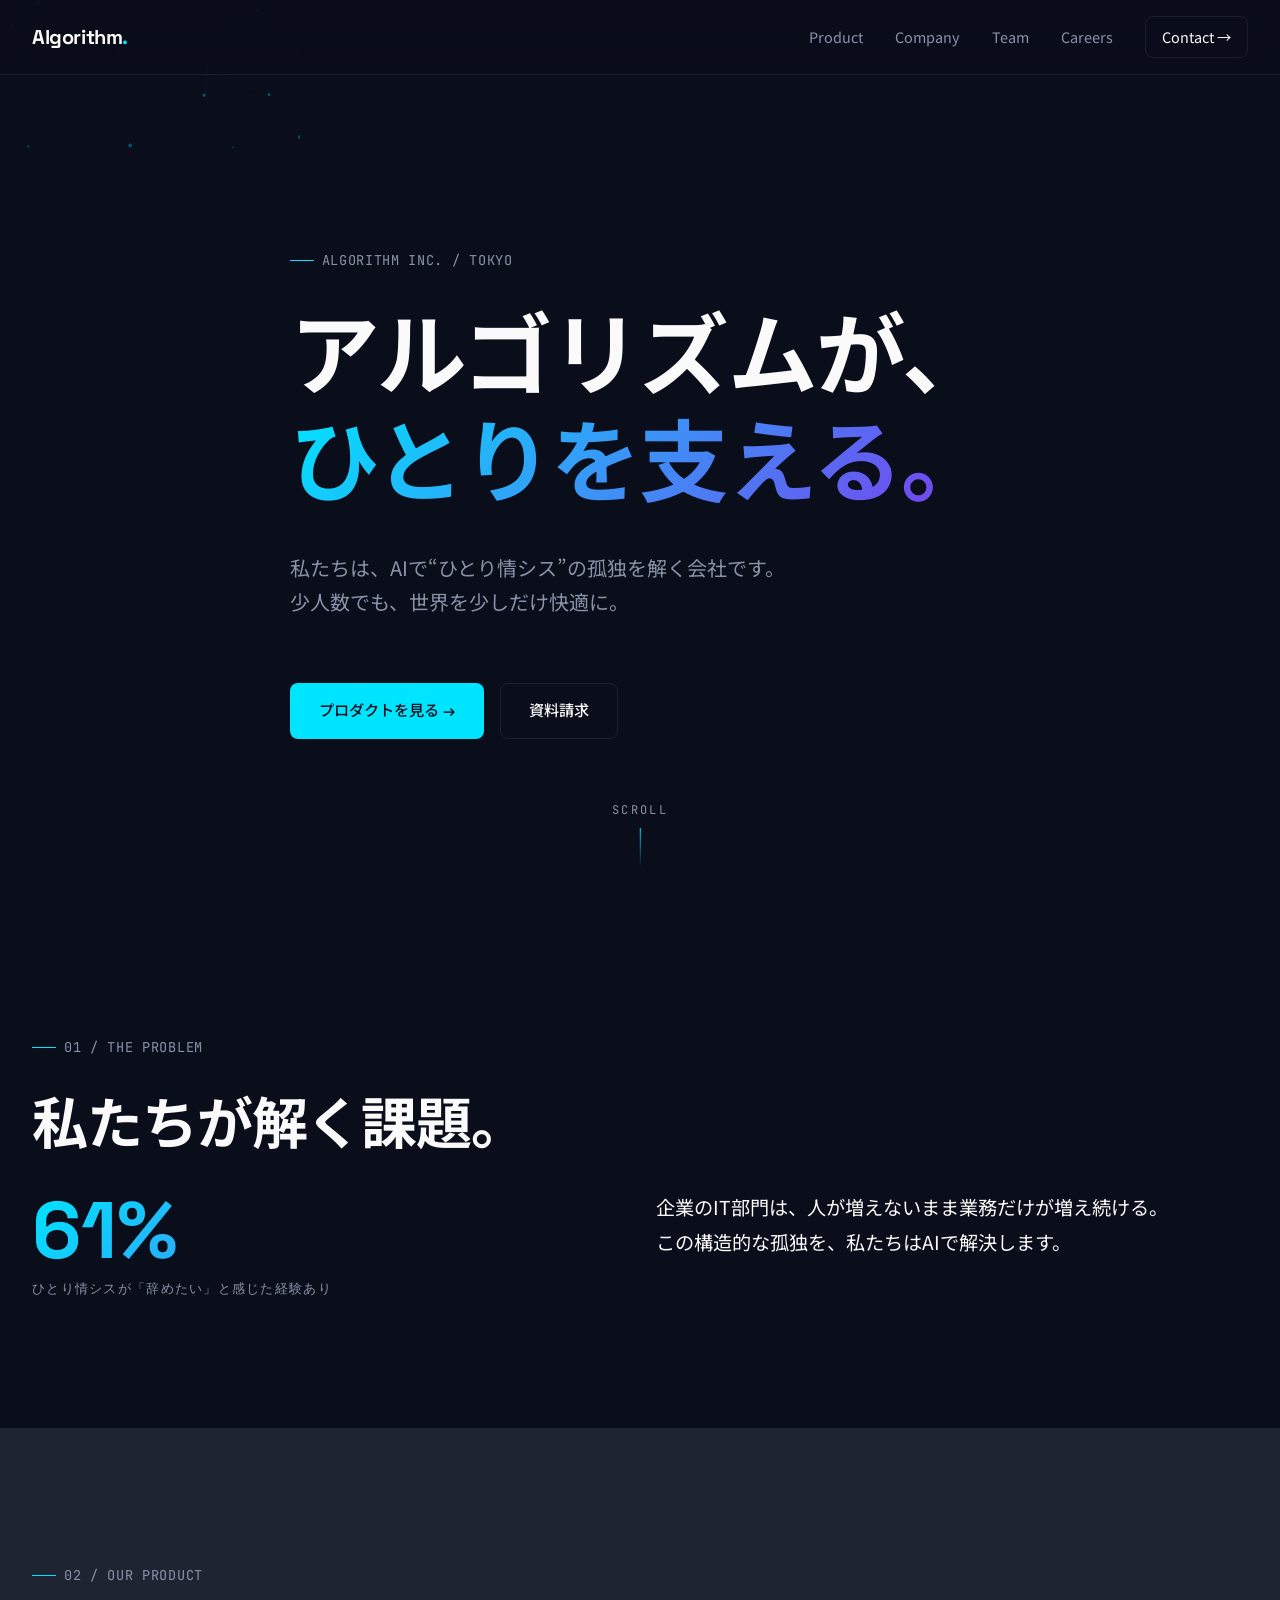
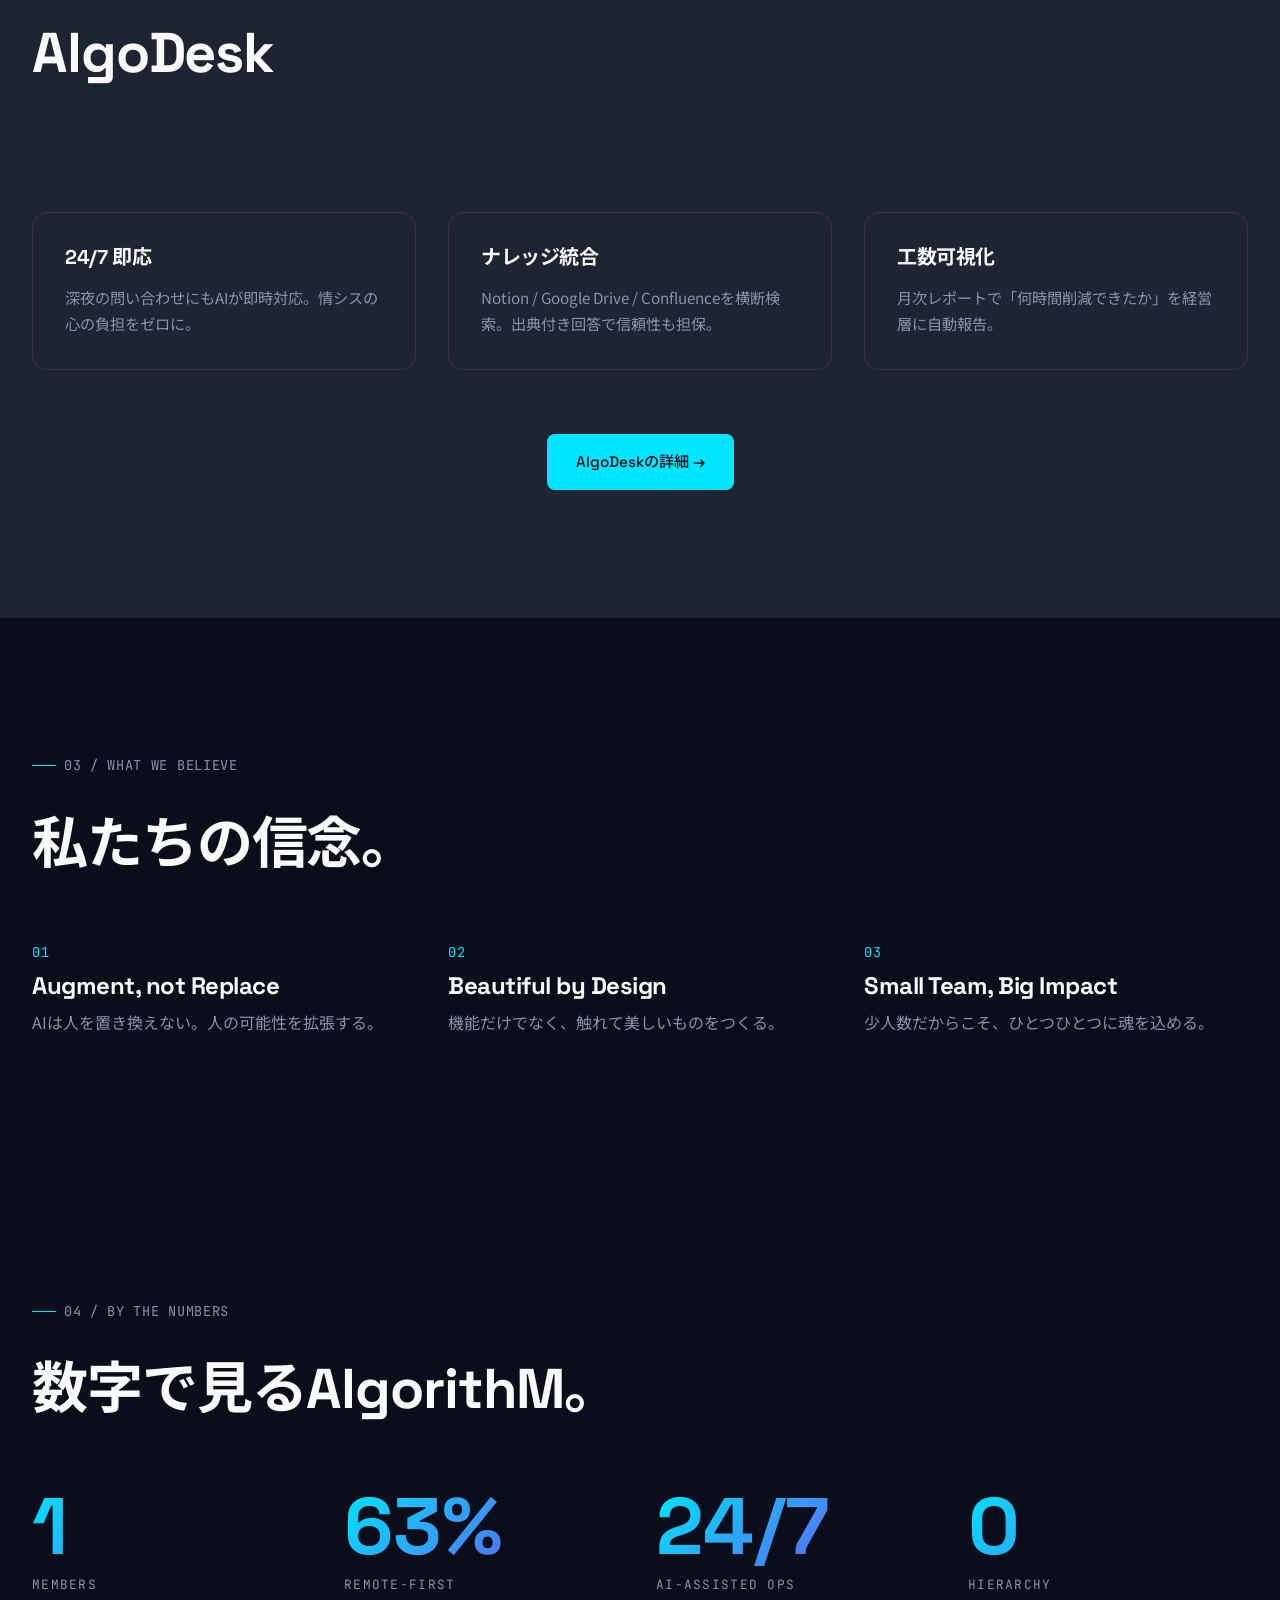
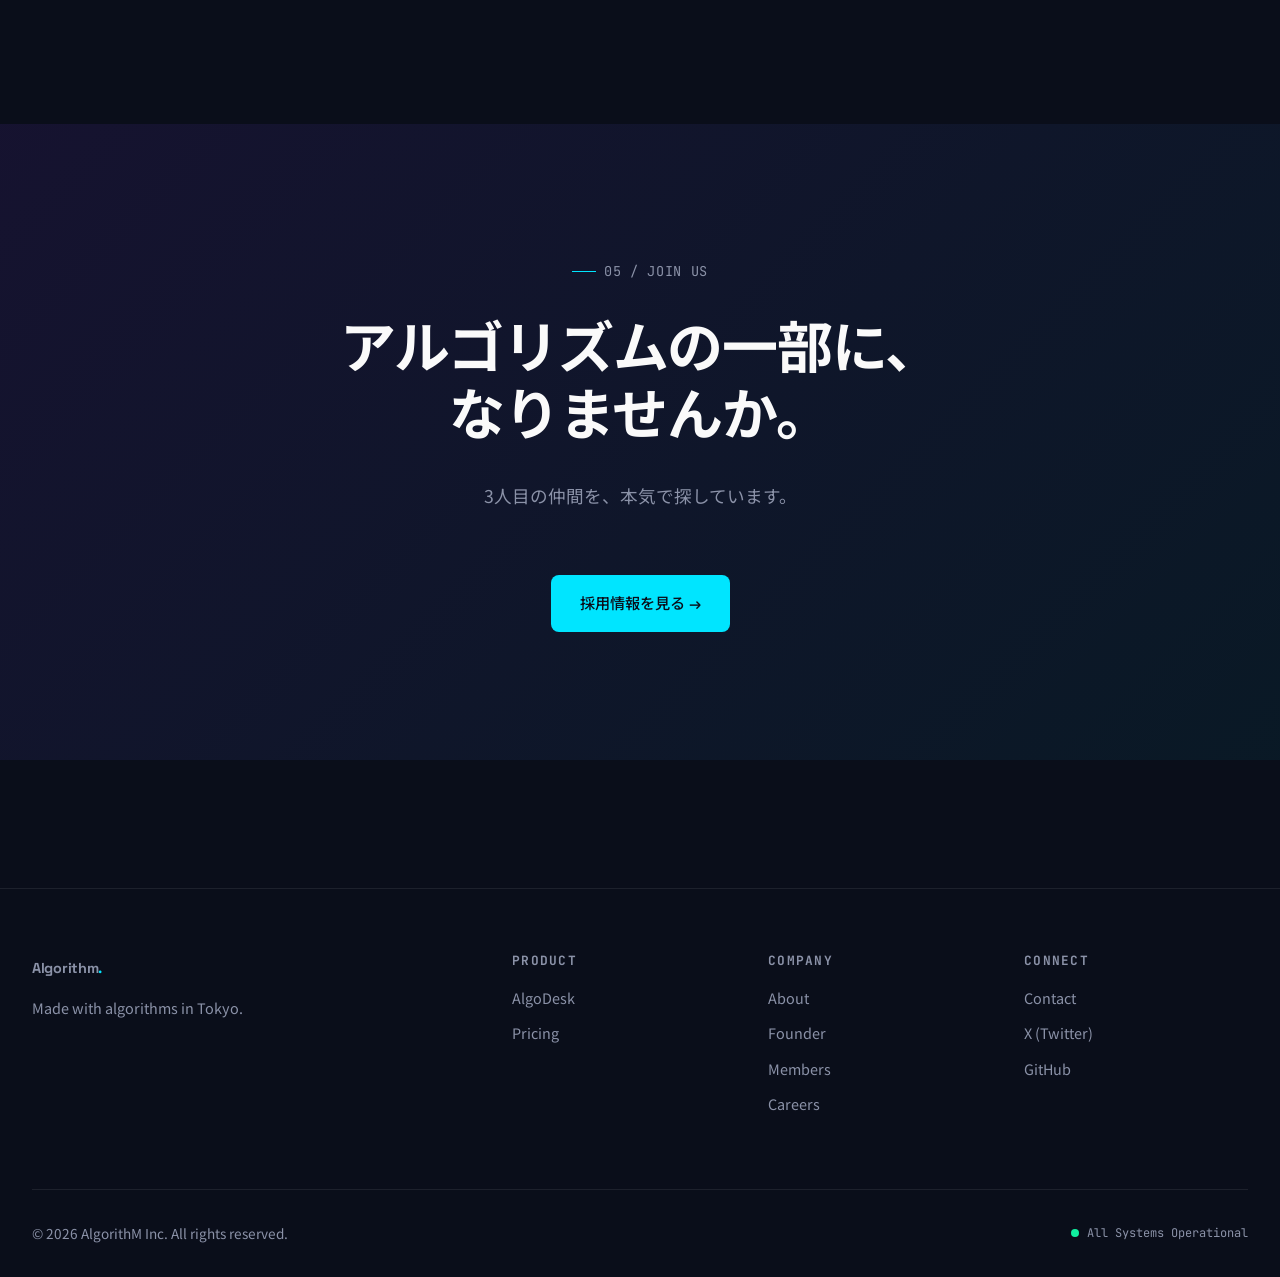
==== index.html @ f4e3fb7e "Create index.html" ====
<!-- File: index.html -->
<!DOCTYPE html>
<html lang="ja">
<head>
  <meta charset="UTF-8">
  <meta name="viewport" content="width=device-width, initial-scale=1.0">
  <title>株式会社AlgorithM — アルゴリズムが、ひとりを支える。</title>
  <meta name="description" content="AIで“ひとり情シス”の孤独を解く。株式会社AlgorithMはAI駆動のSaaSプロダクトAlgoDeskを提供します。">
  <link rel="preconnect" href="https://fonts.googleapis.com">
  <link rel="preconnect" href="https://fonts.gstatic.com" crossorigin>
  <link href="https://fonts.googleapis.com/css2?family=Space+Grotesk:wght@400;500;700&family=Noto+Sans+JP:wght@400;500;700;900&family=JetBrains+Mono:wght@400;500&display=swap" rel="stylesheet">
  <link rel="stylesheet" href="assets/css/style.css">
</head>
<body>
  <header class="header">
    <div class="container header__inner">
      <a href="index.html" class="logo">Algorithm<span>.</span></a>
      <nav class="nav">
        <a href="algodesk.html">Product</a>
        <a href="company.html">Company</a>
        <a href="members.html">Team</a>
        <a href="careers.html">Careers</a>
        <a href="contact.html" class="nav__cta">Contact →</a>
      </nav>
      <button class="menu-toggle" aria-label="Menu">☰</button>
    </div>
  </header>

  <main>
    <section class="hero">
      <canvas class="hero__canvas"></canvas>
      <div class="container hero__content">
        <p class="text-mono section-label">Algorithm Inc. / Tokyo</p>
        <h1 class="hero__title">
          アルゴリズムが、<br>
          <span class="text-gradient">ひとりを支える。</span>
        </h1>
        <p class="hero__subtitle">
          私たちは、AIで“ひとり情シス”の孤独を解く会社です。<br>
          少人数でも、世界を少しだけ快適に。
        </p>
        <div class="hero__cta">
          <a href="algodesk.html" class="btn btn--primary">プロダクトを見る →</a>
          <a href="contact.html" class="btn btn--ghost">資料請求</a>
        </div>
      </div>
      <div class="scroll-hint">SCROLL</div>
    </section>

    <section class="section">
      <div class="container">
        <p class="text-mono section-label">01 / The Problem</p>
        <h2 class="section__heading fade-in">私たちが解く課題。</h2>
        <div class="grid grid--2 fade-in">
          <div>
            <div class="stat__number"><span data-target="73" data-suffix="%">0%</span></div>
            <p class="stat__label">ひとり情シスが「辞めたい」と感じた経験あり</p>
          </div>
          <div>
            <p style="font-size: 1.2rem; line-height: 1.8;">
              企業のIT部門は、人が増えないまま業務だけが増え続ける。<br>
              この構造的な孤独を、私たちはAIで解決します。
            </p>
          </div>
        </div>
      </div>
    </section>

    <section class="section" style="background: var(--color-bg-alt);">
      <div class="container">
        <p class="text-mono section-label">02 / Our Product</p>
        <h2 class="section__heading fade-in">AlgoDesk</h2>
        <p class="section__lead fade-in">
          Slack/Teamsに常駐し、社員からの問い合わせに3秒で回答するAIヘルプデスク。
        </p>
        <div class="grid grid--3 fade-in">
          <div class="card">
            <h3 class="card__title">24/7 即応</h3>
            <p class="card__text">深夜の問い合わせにもAIが即時対応。情シスの心の負担をゼロに。</p>
          </div>
          <div class="card">
            <h3 class="card__title">ナレッジ統合</h3>
            <p class="card__text">Notion / Google Drive / Confluenceを横断検索。出典付き回答で信頼性も担保。</p>
          </div>
          <div class="card">
            <h3 class="card__title">工数可視化</h3>
            <p class="card__text">月次レポートで「何時間削減できたか」を経営層に自動報告。</p>
          </div>
        </div>
        <div style="margin-top: var(--space-lg); text-align: center;">
          <a href="algodesk.html" class="btn btn--primary">AlgoDeskの詳細 →</a>
        </div>
      </div>
    </section>

    <section class="section">
      <div class="container">
        <p class="text-mono section-label">03 / What We Believe</p>
        <h2 class="section__heading fade-in">私たちの信念。</h2>
        <div class="grid grid--3 fade-in" style="margin-top: var(--space-lg);">
          <div>
            <p class="text-mono" style="color: var(--color-accent-cyan);">01</p>
            <h3 style="font-size: 1.5rem; margin: var(--space-xs) 0;">Augment, not Replace</h3>
            <p style="color: var(--color-text-dim);">AIは人を置き換えない。人の可能性を拡張する。</p>
          </div>
          <div>
            <p class="text-mono" style="color: var(--color-accent-cyan);">02</p>
            <h3 style="font-size: 1.5rem; margin: var(--space-xs) 0;">Beautiful by Design</h3>
            <p style="color: var(--color-text-dim);">機能だけでなく、触れて美しいものをつくる。</p>
          </div>
          <div>
            <p class="text-mono" style="color: var(--color-accent-cyan);">03</p>
            <h3 style="font-size: 1.5rem; margin: var(--space-xs) 0;">Small Team, Big Impact</h3>
            <p style="color: var(--color-text-dim);">少人数だからこそ、ひとつひとつに魂を込める。</p>
          </div>
        </div>
      </div>
    </section>

    <section class="section">
      <div class="container">
        <p class="text-mono section-label">04 / By the Numbers</p>
        <h2 class="section__heading fade-in">数字で見るAlgorithM。</h2>
        <div class="grid grid--4 fade-in" style="margin-top: var(--space-lg);">
          <div>
            <div class="stat__number"><span data-target="3">0</span></div>
            <p class="stat__label">Members</p>
          </div>
          <div>
            <div class="stat__number"><span data-target="100" data-suffix="%">0%</span></div>
            <p class="stat__label">Remote-First</p>
          </div>
          <div>
            <div class="stat__number">24/7</div>
            <p class="stat__label">AI-Assisted Ops</p>
          </div>
          <div>
            <div class="stat__number"><span data-target="0">0</span></div>
            <p class="stat__label">Hierarchy</p>
          </div>
        </div>
      </div>
    </section>

    <section class="section" style="background: linear-gradient(135deg, rgba(124, 58, 237, 0.1), rgba(0, 229, 255, 0.05));">
      <div class="container" style="text-align: center;">
        <p class="text-mono section-label" style="justify-content: center;">05 / Join Us</p>
        <h2 class="section__heading fade-in">
          アルゴリズムの一部に、<br>なりませんか。
        </h2>
        <p class="section__lead fade-in" style="margin-left: auto; margin-right: auto;">
          3人目の仲間を、本気で探しています。
        </p>
        <a href="careers.html" class="btn btn--primary fade-in">採用情報を見る →</a>
      </div>
    </section>
  </main>

  <footer class="footer">
    <div class="container">
      <div class="footer__grid">
        <div class="footer__col">
          <a href="index.html" class="logo" style="margin-bottom: var(--space-sm); display: inline-block;">Algorithm<span>.</span></a>
          <p style="color: var(--color-text-dim); font-size: 0.9rem;">Made with algorithms in Tokyo.</p>
        </div>
        <div class="footer__col">
          <h4>Product</h4>
          <ul>
            <li><a href="algodesk.html">AlgoDesk</a></li>
            <li><a href="algodesk.html#pricing">Pricing</a></li>
          </ul>
        </div>
        <div class="footer__col">
          <h4>Company</h4>
          <ul>
            <li><a href="company.html">About</a></li>
            <li><a href="founder.html">Founder</a></li>
            <li><a href="members.html">Members</a></li>
            <li><a href="careers.html">Careers</a></li>
          </ul>
        </div>
        <div class="footer__col">
          <h4>Connect</h4>
          <ul>
            <li><a href="contact.html">Contact</a></li>
            <li><a href="#">X (Twitter)</a></li>
            <li><a href="#">GitHub</a></li>
          </ul>
        </div>
      </div>
      <div class="footer__bottom">
        <p>© 2026 AlgorithM Inc. All rights reserved.</p>
        <p class="status-indicator">All Systems Operational</p>
      </div>
    </div>
  </footer>

  <script src="assets/js/main.js"></script>
</body>
</html>
---- assets/css/style.css ----
/* File: assets/css/style.css */

/* ============================================
   Design Tokens
============================================ */
:root {
  --color-bg: #0A0E1A;
  --color-bg-alt: #1F2433;
  --color-text: #FAFAFA;
  --color-text-dim: #8B92A8;
  --color-accent-cyan: #00E5FF;
  --color-accent-violet: #7C3AED;
  --color-accent-green: #10F0A0;
  --color-border: rgba(255, 255, 255, 0.08);

  --font-display: "Space Grotesk", "Noto Sans JP", sans-serif;
  --font-body: "Noto Sans JP", -apple-system, sans-serif;
  --font-mono: "JetBrains Mono", "Geist Mono", monospace;

  --space-xs: 0.5rem;
  --space-sm: 1rem;
  --space-md: 2rem;
  --space-lg: 4rem;
  --space-xl: 8rem;

  --radius-sm: 8px;
  --radius-md: 16px;
  --radius-lg: 24px;

  --transition: cubic-bezier(0.16, 1, 0.3, 1);
}

/* ============================================
   Reset
============================================ */
*,
*::before,
*::after {
  margin: 0;
  padding: 0;
  box-sizing: border-box;
}

html {
  scroll-behavior: smooth;
  -webkit-font-smoothing: antialiased;
}

body {
  font-family: var(--font-body);
  background: var(--color-bg);
  color: var(--color-text);
  line-height: 1.7;
  overflow-x: hidden;
}

a {
  color: inherit;
  text-decoration: none;
  transition: color 0.3s var(--transition);
}

img {
  max-width: 100%;
  display: block;
}

/* ============================================
   Typography
============================================ */
h1, h2, h3, h4 {
  font-family: var(--font-display);
  font-weight: 700;
  line-height: 1.2;
  letter-spacing: -0.02em;
}

.text-mono {
  font-family: var(--font-mono);
  font-size: 0.85rem;
  letter-spacing: 0.05em;
  color: var(--color-text-dim);
  text-transform: uppercase;
}

.text-gradient {
  background: linear-gradient(135deg, var(--color-accent-cyan), var(--color-accent-violet));
  -webkit-background-clip: text;
  background-clip: text;
  -webkit-text-fill-color: transparent;
}

/* ============================================
   Layout
============================================ */
.container {
  max-width: 1280px;
  margin: 0 auto;
  padding: 0 var(--space-md);
}

.section {
  padding: var(--space-xl) 0;
  position: relative;
}

.section-label {
  display: inline-flex;
  align-items: center;
  gap: var(--space-xs);
  margin-bottom: var(--space-md);
}

.section-label::before {
  content: "";
  width: 24px;
  height: 1px;
  background: var(--color-accent-cyan);
}

/* ============================================
   Header
============================================ */
.header {
  position: fixed;
  top: 0;
  left: 0;
  right: 0;
  z-index: 100;
  padding: var(--space-sm) 0;
  background: rgba(10, 14, 26, 0.7);
  backdrop-filter: blur(20px);
  -webkit-backdrop-filter: blur(20px);
  border-bottom: 1px solid var(--color-border);
  transition: transform 0.4s var(--transition);
}

.header.is-hidden {
  transform: translateY(-100%);
}

.header__inner {
  display: flex;
  align-items: center;
  justify-content: space-between;
}

.logo {
  font-family: var(--font-display);
  font-size: 1.25rem;
  font-weight: 700;
  letter-spacing: -0.02em;
}

.logo span {
  color: var(--color-accent-cyan);
}

.nav {
  display: flex;
  align-items: center;
  gap: var(--space-md);
}

.nav a {
  font-size: 0.9rem;
  color: var(--color-text-dim);
  position: relative;
}

.nav a:hover {
  color: var(--color-text);
}

.nav a::after {
  content: "";
  position: absolute;
  bottom: -4px;
  left: 0;
  width: 0;
  height: 1px;
  background: var(--color-accent-cyan);
  transition: width 0.3s var(--transition);
}

.nav a:hover::after {
  width: 100%;
}

.nav__cta {
  padding: 0.5rem 1rem;
  border: 1px solid var(--color-border);
  border-radius: var(--radius-sm);
  color: var(--color-text) !important;
}

.nav__cta:hover {
  background: var(--color-accent-cyan);
  color: var(--color-bg) !important;
  border-color: var(--color-accent-cyan);
}

.menu-toggle {
  display: none;
  background: none;
  border: none;
  color: var(--color-text);
  font-size: 1.5rem;
  cursor: pointer;
}

/* ============================================
   Hero
============================================ */
.hero {
  min-height: 100vh;
  display: flex;
  align-items: center;
  position: relative;
  padding-top: 80px;
  overflow: hidden;
}

.hero__canvas {
  position: absolute;
  inset: 0;
  z-index: 0;
  opacity: 0.5;
}

.hero__content {
  position: relative;
  z-index: 2;
}

.hero__title {
  font-size: clamp(2.5rem, 7vw, 6rem);
  font-weight: 700;
  margin-bottom: var(--space-md);
}

.hero__subtitle {
  font-size: clamp(1rem, 2vw, 1.25rem);
  color: var(--color-text-dim);
  max-width: 600px;
  margin-bottom: var(--space-lg);
}

.hero__cta {
  display: flex;
  gap: var(--space-sm);
  flex-wrap: wrap;
}

.btn {
  display: inline-flex;
  align-items: center;
  gap: 0.5rem;
  padding: 0.9rem 1.75rem;
  font-family: var(--font-display);
  font-size: 0.95rem;
  font-weight: 500;
  border-radius: var(--radius-sm);
  cursor: pointer;
  transition: all 0.3s var(--transition);
  border: 1px solid transparent;
}

.btn--primary {
  background: var(--color-accent-cyan);
  color: var(--color-bg);
}

.btn--primary:hover {
  background: var(--color-text);
  transform: translateY(-2px);
  box-shadow: 0 10px 30px rgba(0, 229, 255, 0.3);
}

.btn--ghost {
  background: transparent;
  color: var(--color-text);
  border-color: var(--color-border);
}

.btn--ghost:hover {
  border-color: var(--color-accent-cyan);
  color: var(--color-accent-cyan);
}

.scroll-hint {
  position: absolute;
  bottom: var(--space-md);
  left: 50%;
  transform: translateX(-50%);
  font-family: var(--font-mono);
  font-size: 0.75rem;
  color: var(--color-text-dim);
  letter-spacing: 0.2em;
  z-index: 2;
}

.scroll-hint::after {
  content: "";
  display: block;
  width: 1px;
  height: 40px;
  background: linear-gradient(to bottom, var(--color-accent-cyan), transparent);
  margin: var(--space-xs) auto 0;
  animation: scroll-pulse 2s infinite;
}

@keyframes scroll-pulse {
  0%, 100% { opacity: 0.3; transform: scaleY(0.5); transform-origin: top; }
  50% { opacity: 1; transform: scaleY(1); }
}

/* ============================================
   Cards & Grid
============================================ */
.grid {
  display: grid;
  gap: var(--space-md);
}

.grid--3 { grid-template-columns: repeat(3, 1fr); }
.grid--2 { grid-template-columns: repeat(2, 1fr); }
.grid--4 { grid-template-columns: repeat(4, 1fr); }

.card {
  padding: var(--space-md);
  background: var(--color-bg-alt);
  border: 1px solid var(--color-border);
  border-radius: var(--radius-md);
  transition: all 0.4s var(--transition);
}

.card:hover {
  border-color: var(--color-accent-cyan);
  transform: translateY(-4px);
}

.card__title {
  font-size: 1.25rem;
  margin-bottom: var(--space-sm);
}

.card__text {
  color: var(--color-text-dim);
  font-size: 0.95rem;
}

/* ============================================
   Section Headings
============================================ */
.section__heading {
  font-size: clamp(2rem, 5vw, 3.5rem);
  margin-bottom: var(--space-md);
}

.section__lead {
  font-size: 1.1rem;
  color: var(--color-text-dim);
  max-width: 700px;
  margin-bottom: var(--space-lg);
}

/* ============================================
   Stats
============================================ */
.stat__number {
  font-family: var(--font-display);
  font-size: clamp(3rem, 8vw, 5rem);
  font-weight: 700;
  line-height: 1;
  background: linear-gradient(135deg, var(--color-accent-cyan), var(--color-accent-violet));
  -webkit-background-clip: text;
  background-clip: text;
  -webkit-text-fill-color: transparent;
}

.stat__label {
  font-family: var(--font-mono);
  font-size: 0.8rem;
  color: var(--color-text-dim);
  text-transform: uppercase;
  letter-spacing: 0.1em;
  margin-top: var(--space-xs);
}

/* ============================================
   Pricing Table
============================================ */
.pricing-grid {
  display: grid;
  grid-template-columns: repeat(3, 1fr);
  gap: var(--space-md);
  margin-top: var(--space-lg);
}

.pricing-card {
  padding: var(--space-md);
  background: var(--color-bg-alt);
  border: 1px solid var(--color-border);
  border-radius: var(--radius-md);
  position: relative;
}

.pricing-card--featured {
  border-color: var(--color-accent-cyan);
  background: linear-gradient(180deg, rgba(0, 229, 255, 0.05), transparent);
}

.pricing-card__badge {
  position: absolute;
  top: -12px;
  left: 50%;
  transform: translateX(-50%);
  padding: 4px 12px;
  background: var(--color-accent-cyan);
  color: var(--color-bg);
  font-family: var(--font-mono);
  font-size: 0.7rem;
  border-radius: 100px;
  text-transform: uppercase;
  letter-spacing: 0.1em;
}

.pricing-card__name {
  font-size: 1.5rem;
  margin-bottom: var(--space-xs);
}

.pricing-card__price {
  font-size: 2.5rem;
  font-weight: 700;
  font-family: var(--font-display);
  margin-bottom: var(--space-xs);
}

.pricing-card__price span {
  font-size: 1rem;
  color: var(--color-text-dim);
  font-weight: 400;
}

.pricing-card__target {
  color: var(--color-text-dim);
  font-size: 0.9rem;
  margin-bottom: var(--space-md);
  padding-bottom: var(--space-md);
  border-bottom: 1px solid var(--color-border);
}

.pricing-card__features {
  list-style: none;
  margin-bottom: var(--space-md);
}

.pricing-card__features li {
  padding: 0.5rem 0;
  padding-left: 1.5rem;
  position: relative;
  font-size: 0.9rem;
}

.pricing-card__features li::before {
  content: "✓";
  position: absolute;
  left: 0;
  color: var(--color-accent-green);
}

/* ============================================
   Forms
============================================ */
.form {
  max-width: 720px;
  margin: 0 auto;
}

.form__group {
  margin-bottom: var(--space-md);
}

.form__label {
  display: block;
  font-family: var(--font-mono);
  font-size: 0.8rem;
  text-transform: uppercase;
  letter-spacing: 0.1em;
  color: var(--color-text-dim);
  margin-bottom: var(--space-xs);
}

.form__input,
.form__textarea,
.form__select {
  width: 100%;
  padding: 0.9rem 1rem;
  background: var(--color-bg-alt);
  border: 1px solid var(--color-border);
  border-radius: var(--radius-sm);
  color: var(--color-text);
  font-family: var(--font-body);
  font-size: 1rem;
  transition: all 0.3s var(--transition);
}

.form__input:focus,
.form__textarea:focus,
.form__select:focus {
  outline: none;
  border-color: var(--color-accent-cyan);
  background: rgba(0, 229, 255, 0.05);
}

.form__textarea {
  min-height: 160px;
  resize: vertical;
}

/* ============================================
   Member Cards
============================================ */
.member {
  display: grid;
  grid-template-columns: 1fr 2fr;
  gap: var(--space-md);
  padding: var(--space-md);
  background: var(--color-bg-alt);
  border: 1px solid var(--color-border);
  border-radius: var(--radius-md);
  margin-bottom: var(--space-md);
  transition: all 0.4s var(--transition);
}

.member:hover {
  border-color: var(--color-accent-cyan);
}

.member__photo {
  aspect-ratio: 1;
  background: linear-gradient(135deg, var(--color-accent-violet), var(--color-accent-cyan));
  border-radius: var(--radius-md);
  display: flex;
  align-items: center;
  justify-content: center;
  font-family: var(--font-display);
  font-size: 4rem;
  font-weight: 700;
  filter: grayscale(80%);
  transition: filter 0.4s var(--transition);
}

.member:hover .member__photo {
  filter: grayscale(0%);
}

.member__name {
  font-size: 1.75rem;
  margin-bottom: var(--space-xs);
}

.member__role {
  font-family: var(--font-mono);
  font-size: 0.85rem;
  color: var(--color-accent-cyan);
  margin-bottom: var(--space-sm);
  text-transform: uppercase;
  letter-spacing: 0.05em;
}

.member__quote {
  font-style: italic;
  color: var(--color-text-dim);
  border-left: 2px solid var(--color-accent-cyan);
  padding-left: var(--space-sm);
  margin: var(--space-sm) 0;
}

/* ============================================
   Job List
============================================ */
.job {
  padding: var(--space-md);
  background: var(--color-bg-alt);
  border: 1px solid var(--color-border);
  border-radius: var(--radius-md);
  margin-bottom: var(--space-sm);
  display: flex;
  align-items: center;
  justify-content: space-between;
  transition: all 0.3s var(--transition);
  cursor: pointer;
}

.job:hover {
  border-color: var(--color-accent-cyan);
  transform: translateX(4px);
}

.job__status {
  display: inline-flex;
  align-items: center;
  gap: 0.5rem;
  font-family: var(--font-mono);
  font-size: 0.75rem;
  color: var(--color-accent-green);
  margin-bottom: var(--space-xs);
}

.job__status::before {
  content: "";
  width: 8px;
  height: 8px;
  background: var(--color-accent-green);
  border-radius: 50%;
  box-shadow: 0 0 8px var(--color-accent-green);
}

.job__title {
  font-size: 1.25rem;
  margin-bottom: 0.25rem;
}

.job__meta {
  color: var(--color-text-dim);
  font-size: 0.9rem;
}

.job__arrow {
  font-size: 1.5rem;
  color: var(--color-accent-cyan);
}

/* ============================================
   Table
============================================ */
.info-table {
  width: 100%;
  border-collapse: collapse;
}

.info-table th,
.info-table td {
  padding: var(--space-sm);
  text-align: left;
  border-bottom: 1px solid var(--color-border);
}

.info-table th {
  font-family: var(--font-mono);
  font-size: 0.8rem;
  color: var(--color-text-dim);
  text-transform: uppercase;
  letter-spacing: 0.1em;
  width: 30%;
  font-weight: 500;
}

/* ============================================
   Timeline
============================================ */
.timeline {
  position: relative;
  padding-left: var(--space-md);
}

.timeline::before {
  content: "";
  position: absolute;
  left: 0;
  top: 0;
  bottom: 0;
  width: 1px;
  background: linear-gradient(to bottom, var(--color-accent-cyan), transparent);
}

.timeline__item {
  position: relative;
  padding-bottom: var(--space-md);
}

.timeline__item::before {
  content: "";
  position: absolute;
  left: calc(var(--space-md) * -1);
  top: 8px;
  width: 12px;
  height: 12px;
  background: var(--color-accent-cyan);
  border-radius: 50%;
  transform: translateX(50%);
}

.timeline__date {
  font-family: var(--font-mono);
  font-size: 0.85rem;
  color: var(--color-accent-cyan);
  margin-bottom: var(--space-xs);
}

/* ============================================
   Footer
============================================ */
.footer {
  padding: var(--space-lg) 0 var(--space-md);
  border-top: 1px solid var(--color-border);
  margin-top: var(--space-xl);
}

.footer__grid {
  display: grid;
  grid-template-columns: 2fr 1fr 1fr 1fr;
  gap: var(--space-md);
  margin-bottom: var(--space-lg);
}

.footer__col h4 {
  font-family: var(--font-mono);
  font-size: 0.8rem;
  text-transform: uppercase;
  letter-spacing: 0.1em;
  color: var(--color-text-dim);
  margin-bottom: var(--space-sm);
}

.footer__col ul {
  list-style: none;
}

.footer__col li {
  margin-bottom: 0.5rem;
}

.footer__col a {
  color: var(--color-text-dim);
  font-size: 0.9rem;
}

.footer__col a:hover {
  color: var(--color-accent-cyan);
}

.footer__bottom {
  display: flex;
  justify-content: space-between;
  align-items: center;
  padding-top: var(--space-md);
  border-top: 1px solid var(--color-border);
  font-size: 0.85rem;
  color: var(--color-text-dim);
}

.status-indicator {
  display: inline-flex;
  align-items: center;
  gap: 0.5rem;
  font-family: var(--font-mono);
  font-size: 0.75rem;
}

.status-indicator::before {
  content: "";
  width: 8px;
  height: 8px;
  background: var(--color-accent-green);
  border-radius: 50%;
  animation: pulse 2s infinite;
}

@keyframes pulse {
  0%, 100% { opacity: 1; box-shadow: 0 0 0 0 var(--color-accent-green); }
  50% { opacity: 0.6; box-shadow: 0 0 0 6px transparent; }
}

/* ============================================
   Animations
============================================ */
.fade-in {
  opacity: 0;
  transform: translateY(30px);
  transition: all 0.8s var(--transition);
}

.fade-in.is-visible {
  opacity: 1;
  transform: translateY(0);
}

/* ============================================
   Responsive
============================================ */
@media (max-width: 768px) {
  .grid--3,
  .grid--4,
  .pricing-grid {
    grid-template-columns: 1fr;
  }

  .grid--2 {
    grid-template-columns: 1fr;
  }

  .footer__grid {
    grid-template-columns: 1fr 1fr;
  }

  .member {
    grid-template-columns: 1fr;
  }

  .nav {
    display: none;
  }

  .menu-toggle {
    display: block;
  }

  .nav.is-open {
    display: flex;
    position: fixed;
    inset: 0;
    background: var(--color-bg);
    flex-direction: column;
    justify-content: center;
    align-items: center;
    z-index: 99;
  }

  .nav.is-open a {
    font-size: 1.5rem;
    margin: var(--space-sm) 0;
  }

  .section {
    padding: var(--space-lg) 0;
  }

  .footer__bottom {
    flex-direction: column;
    gap: var(--space-sm);
  }
}
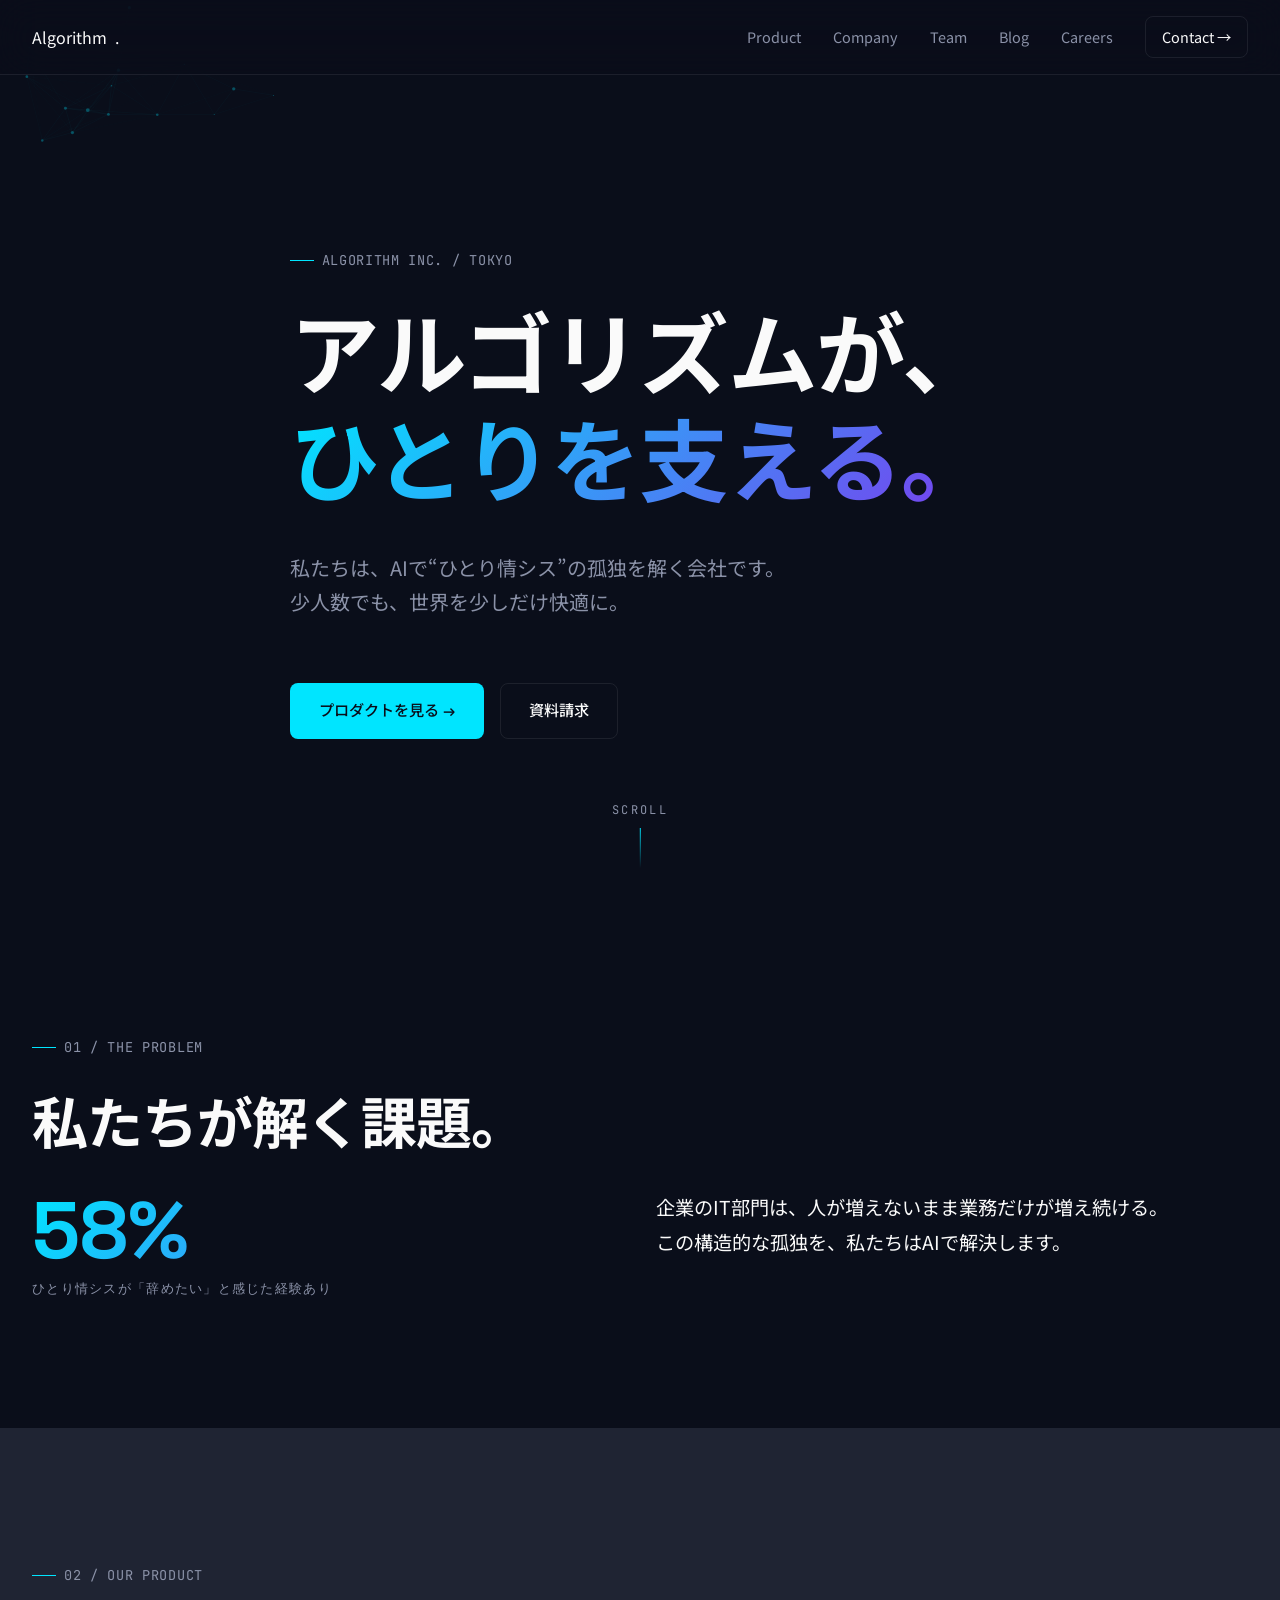
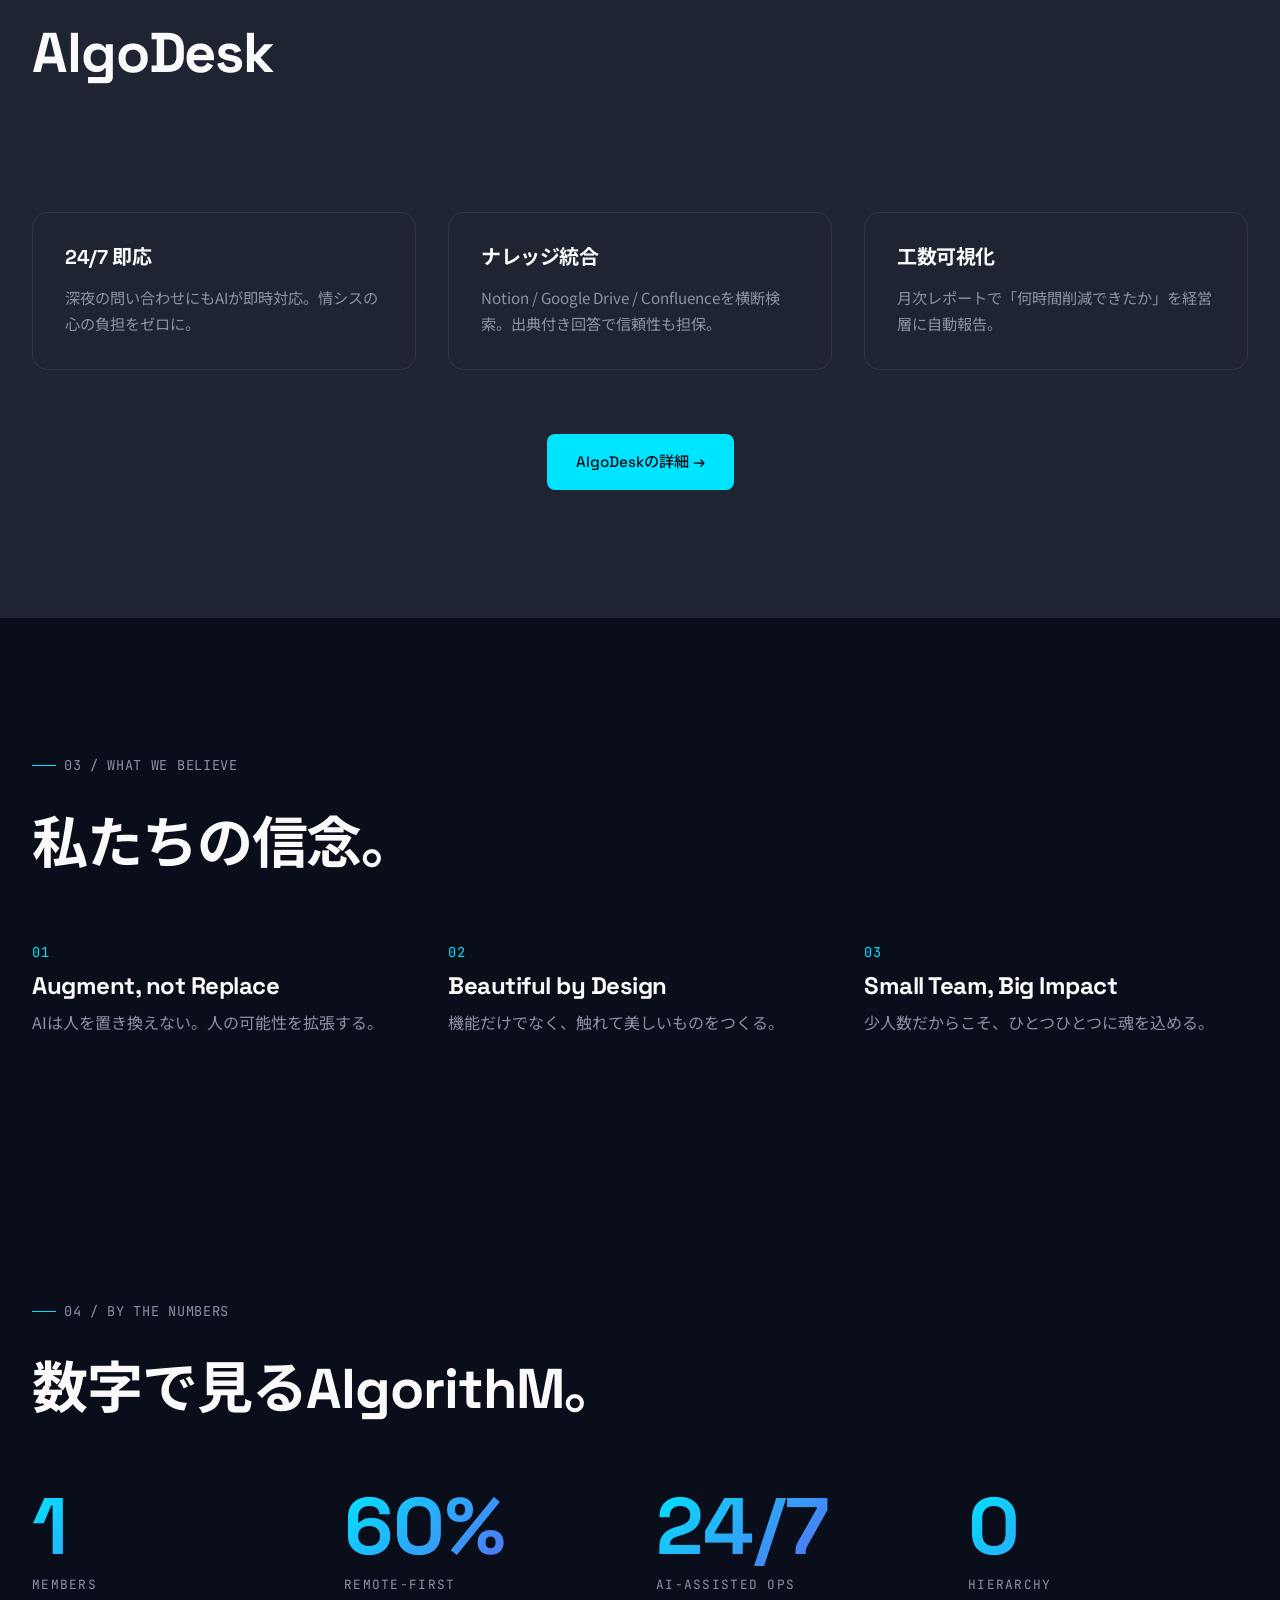
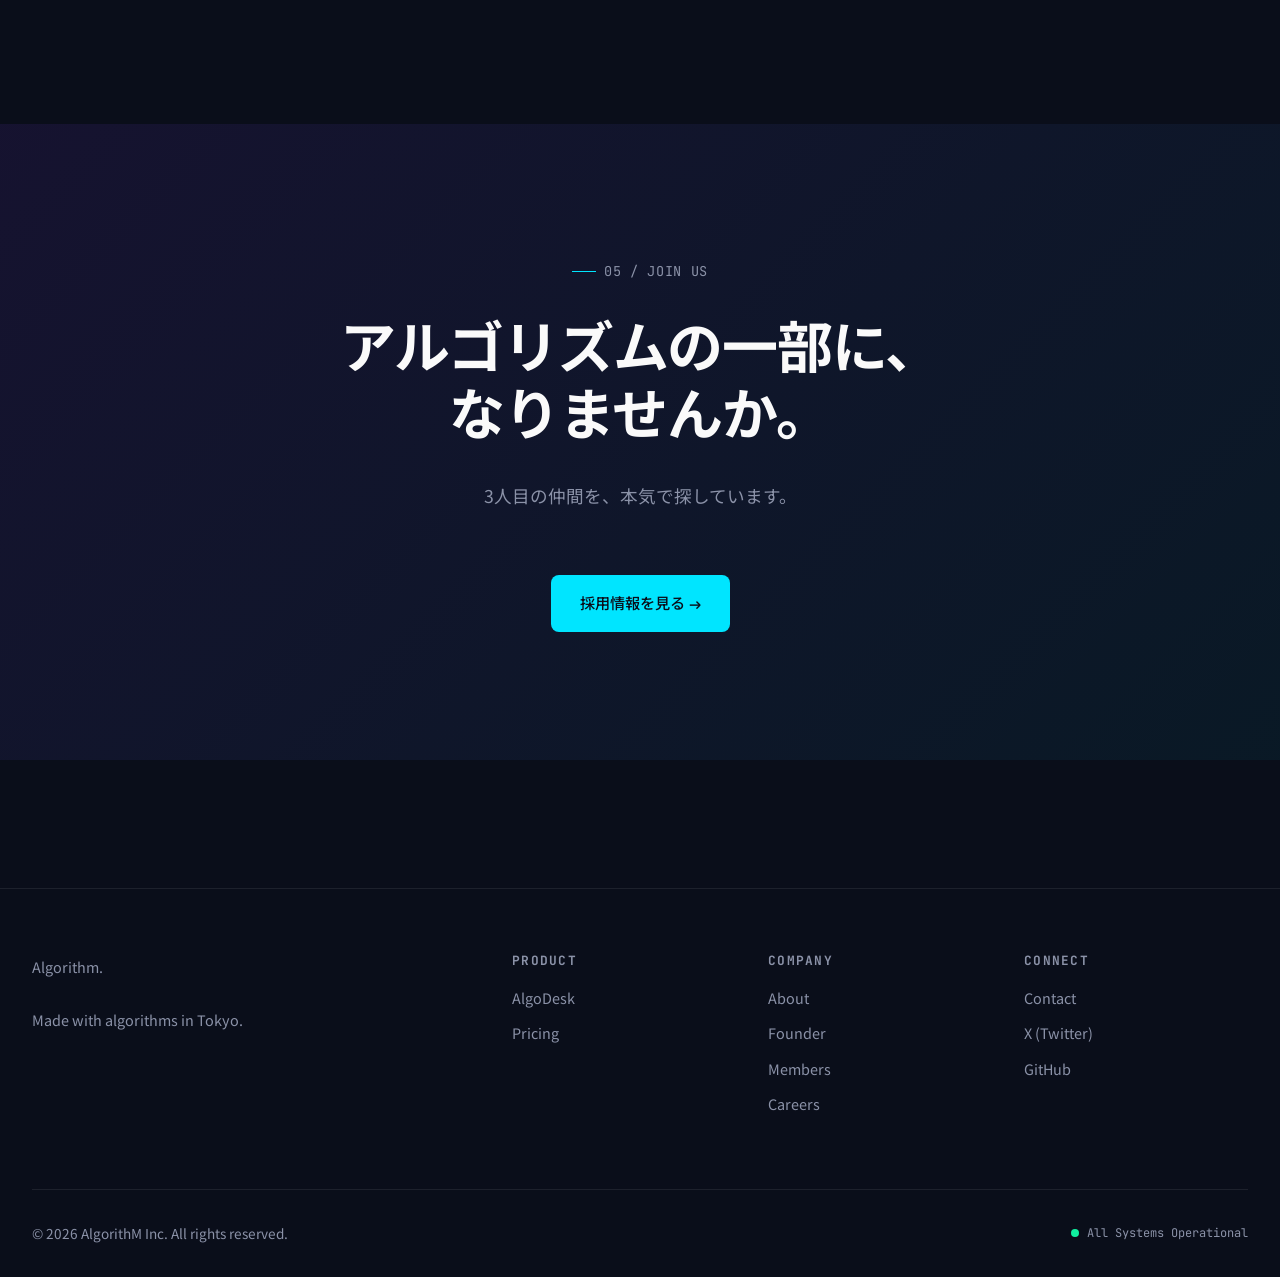
==== commit cc181c75: "Update index.html" ====
--- a/index.html
+++ b/index.html
@@ -16,12 +16,13 @@
     <div class="container header__inner">
       <a href="index.html" class="logo">Algorithm<span>.</span></a>
       <nav class="nav">
-        <a href="algodesk.html">Product</a>
-        <a href="company.html">Company</a>
-        <a href="members.html">Team</a>
-        <a href="careers.html">Careers</a>
-        <a href="contact.html" class="nav__cta">Contact →</a>
-      </nav>
+  <a href="algodesk.html">Product</a>
+  <a href="company.html">Company</a>
+  <a href="members.html">Team</a>
+  <a href="blog.html">Blog</a>
+  <a href="careers.html">Careers</a>
+  <a href="contact.html" class="nav__cta">Contact →</a>
+</nav>
       <button class="menu-toggle" aria-label="Menu">☰</button>
     </div>
   </header>
--- a/assets/css/style.css
+++ b/assets/css/style.css
@@ -145,17 +145,60 @@
   justify-content: space-between;
 }
 
+/* ============================================
+   Logo
+============================================ */
 .logo {
+  display: inline-flex;
+  align-items: center;
+  gap: 0.5rem;
+  height: 40px;
+  line-height: 1;
+  flex-shrink: 0;
+}
+
+.logo__img {
+  height: 36px;
+  width: auto;
+  max-width: 200px;
+  display: block;
+  object-fit: contain;
+}
+
+.logo__text {
   font-family: var(--font-display);
   font-size: 1.25rem;
   font-weight: 700;
   letter-spacing: -0.02em;
-}
-
-.logo span {
+  display: inline-flex;
+  align-items: baseline;
+  line-height: 1;
+}
+
+.logo__text span {
   color: var(--color-accent-cyan);
-}
-
+  font-weight: 700;
+  margin-left: 1px;
+  animation: dot-pulse 3s infinite ease-in-out;
+}
+
+.footer .logo {
+  height: 32px;
+}
+
+.footer .logo__img {
+  height: 28px;
+  max-width: 160px;
+}
+
+@keyframes dot-pulse {
+  0%, 100% { opacity: 1; }
+  50% { opacity: 0.5; }
+}
+
+/* ============================================
+   Navigation
+============================================ */
 .nav {
   display: flex;
   align-items: center;
@@ -252,6 +295,9 @@
   flex-wrap: wrap;
 }
 
+/* ============================================
+   Buttons
+============================================ */
 .btn {
   display: inline-flex;
   align-items: center;
@@ -288,6 +334,9 @@
   color: var(--color-accent-cyan);
 }
 
+/* ============================================
+   Scroll Hint
+============================================ */
 .scroll-hint {
   position: absolute;
   bottom: var(--space-md);
@@ -541,8 +590,26 @@
 
 .member__photo {
   aspect-ratio: 1;
+  border-radius: var(--radius-md);
+  overflow: hidden;
+  position: relative;
+}
+
+.member__photo img {
+  width: 100%;
+  height: 100%;
+  object-fit: cover;
+  display: block;
+  filter: grayscale(80%);
+  transition: filter 0.4s var(--transition);
+}
+
+.member:hover .member__photo img {
+  filter: grayscale(0%);
+}
+
+.member__photo--placeholder {
   background: linear-gradient(135deg, var(--color-accent-violet), var(--color-accent-cyan));
-  border-radius: var(--radius-md);
   display: flex;
   align-items: center;
   justify-content: center;
@@ -550,11 +617,6 @@
   font-size: 4rem;
   font-weight: 700;
   filter: grayscale(80%);
-  transition: filter 0.4s var(--transition);
-}
-
-.member:hover .member__photo {
-  filter: grayscale(0%);
 }
 
 .member__name {
@@ -577,6 +639,29 @@
   border-left: 2px solid var(--color-accent-cyan);
   padding-left: var(--space-sm);
   margin: var(--space-sm) 0;
+}
+
+/* ============================================
+   Founder Photo
+============================================ */
+.founder__photo {
+  aspect-ratio: 3/4;
+  overflow: hidden;
+  border-radius: var(--radius-md);
+  position: relative;
+}
+
+.founder__photo img {
+  width: 100%;
+  height: 100%;
+  object-fit: cover;
+  display: block;
+  filter: grayscale(100%);
+  transition: filter 0.6s var(--transition);
+}
+
+.founder__photo:hover img {
+  filter: grayscale(0%);
 }
 
 /* ============================================
@@ -702,6 +787,423 @@
 }
 
 /* ============================================
+   Letter Section
+============================================ */
+.letter {
+  max-width: 720px;
+  margin: 0 auto;
+  font-size: 1.1rem;
+  line-height: 2;
+}
+
+.letter p {
+  margin-bottom: var(--space-sm);
+}
+
+.letter__signature {
+  margin-top: var(--space-md);
+  padding-top: var(--space-md);
+  border-top: 1px solid var(--color-border);
+  font-family: var(--font-display);
+  font-style: italic;
+  color: var(--color-text-dim);
+}
+
+/* ============================================
+   Photo Gallery
+============================================ */
+.gallery {
+  display: grid;
+  grid-template-columns: repeat(12, 1fr);
+  grid-auto-rows: 120px;
+  gap: var(--space-sm);
+}
+
+.gallery__item {
+  position: relative;
+  overflow: hidden;
+  border-radius: var(--radius-md);
+  background: var(--color-bg-alt);
+  border: 1px solid var(--color-border);
+  cursor: pointer;
+  transition: all 0.4s var(--transition);
+}
+
+.gallery__item:hover {
+  transform: translateY(-4px);
+  border-color: var(--color-accent-cyan);
+}
+
+.gallery__item img {
+  width: 100%;
+  height: 100%;
+  object-fit: cover;
+  display: block;
+  filter: grayscale(20%);
+  transition: all 0.6s var(--transition);
+}
+
+.gallery__item:hover img {
+  filter: grayscale(0%);
+  transform: scale(1.05);
+}
+
+.gallery__item--lg {
+  grid-column: span 6;
+  grid-row: span 3;
+}
+
+.gallery__item--md {
+  grid-column: span 6;
+  grid-row: span 2;
+}
+
+.gallery__item--sm {
+  grid-column: span 3;
+  grid-row: span 2;
+}
+
+.gallery__item--wide {
+  grid-column: span 6;
+  grid-row: span 2;
+}
+
+.gallery__caption {
+  position: absolute;
+  bottom: 0;
+  left: 0;
+  right: 0;
+  padding: var(--space-sm);
+  background: linear-gradient(to top, rgba(10, 14, 26, 0.95), transparent);
+  font-family: var(--font-mono);
+  font-size: 0.75rem;
+  letter-spacing: 0.05em;
+  color: var(--color-text);
+  opacity: 0;
+  transition: opacity 0.4s var(--transition);
+}
+
+.gallery__item:hover .gallery__caption {
+  opacity: 1;
+}
+
+.gallery__placeholder {
+  width: 100%;
+  height: 100%;
+  display: flex;
+  align-items: center;
+  justify-content: center;
+  background: linear-gradient(135deg, var(--color-accent-violet), var(--color-accent-cyan));
+  opacity: 0.3;
+  color: var(--color-text);
+  font-family: var(--font-mono);
+  font-size: 0.8rem;
+  letter-spacing: 0.1em;
+}
+
+/* ============================================
+   Voice Cards
+============================================ */
+.voice-grid {
+  display: grid;
+  grid-template-columns: repeat(3, 1fr);
+  gap: var(--space-md);
+}
+
+.voice {
+  padding: var(--space-md);
+  background: var(--color-bg-alt);
+  border: 1px solid var(--color-border);
+  border-radius: var(--radius-md);
+  position: relative;
+}
+
+.voice::before {
+  content: "\201C";
+  position: absolute;
+  top: -20px;
+  left: var(--space-sm);
+  font-family: var(--font-display);
+  font-size: 5rem;
+  color: var(--color-accent-cyan);
+  line-height: 1;
+  opacity: 0.5;
+}
+
+.voice__text {
+  font-size: 1.05rem;
+  line-height: 1.8;
+  margin-bottom: var(--space-md);
+  color: var(--color-text);
+}
+
+.voice__author {
+  display: flex;
+  align-items: center;
+  gap: var(--space-sm);
+  padding-top: var(--space-sm);
+  border-top: 1px solid var(--color-border);
+}
+
+.voice__avatar {
+  width: 48px;
+  height: 48px;
+  border-radius: 50%;
+  background: linear-gradient(135deg, var(--color-accent-violet), var(--color-accent-cyan));
+  display: flex;
+  align-items: center;
+  justify-content: center;
+  font-family: var(--font-display);
+  font-weight: 700;
+  filter: grayscale(60%);
+  overflow: hidden;
+}
+
+.voice__avatar img {
+  width: 100%;
+  height: 100%;
+  object-fit: cover;
+}
+
+.voice__name {
+  font-weight: 500;
+  font-size: 0.95rem;
+}
+
+.voice__role {
+  font-family: var(--font-mono);
+  font-size: 0.75rem;
+  color: var(--color-text-dim);
+  text-transform: uppercase;
+  letter-spacing: 0.05em;
+}
+
+/* ============================================
+   Values List
+============================================ */
+.values-list {
+  display: grid;
+  grid-template-columns: 1fr;
+  gap: var(--space-sm);
+  max-width: 800px;
+  margin: 0 auto;
+}
+
+.value-row {
+  display: grid;
+  grid-template-columns: 60px 1fr;
+  gap: var(--space-md);
+  padding: var(--space-md) 0;
+  border-bottom: 1px solid var(--color-border);
+  align-items: start;
+}
+
+.value-row:last-child {
+  border-bottom: none;
+}
+
+.value-row__number {
+  font-family: var(--font-mono);
+  font-size: 0.85rem;
+  color: var(--color-accent-cyan);
+  letter-spacing: 0.1em;
+}
+
+.value-row__title {
+  font-size: 1.3rem;
+  margin-bottom: 0.5rem;
+}
+
+.value-row__text {
+  color: var(--color-text-dim);
+  font-size: 0.95rem;
+}
+
+/* ============================================
+   Meetup Box
+============================================ */
+.meetup-box {
+  max-width: 800px;
+  margin: 0 auto;
+  padding: var(--space-lg);
+  background: linear-gradient(135deg, rgba(124, 58, 237, 0.1), rgba(0, 229, 255, 0.05));
+  border: 1px solid var(--color-border);
+  border-radius: var(--radius-lg);
+  text-align: center;
+}
+
+.meetup-box__icon {
+  font-size: 3rem;
+  margin-bottom: var(--space-sm);
+}
+
+.meetup-box h3 {
+  font-size: 1.75rem;
+  margin-bottom: var(--space-sm);
+}
+
+.meetup-box__text {
+  color: var(--color-text-dim);
+  margin-bottom: var(--space-md);
+  font-size: 1.05rem;
+  line-height: 1.8;
+}
+
+.meetup-box__features {
+  display: flex;
+  justify-content: center;
+  gap: var(--space-md);
+  flex-wrap: wrap;
+  margin-bottom: var(--space-md);
+}
+
+.meetup-box__feature {
+  display: flex;
+  align-items: center;
+  gap: 0.5rem;
+  font-family: var(--font-mono);
+  font-size: 0.85rem;
+  color: var(--color-text);
+}
+
+.meetup-box__feature::before {
+  content: "\2713";
+  color: var(--color-accent-green);
+  font-weight: 700;
+}
+
+/* ============================================
+   Lightbox
+============================================ */
+.lightbox {
+  position: fixed;
+  inset: 0;
+  z-index: 9999;
+  background: rgba(10, 14, 26, 0.95);
+  backdrop-filter: blur(20px);
+  -webkit-backdrop-filter: blur(20px);
+  display: flex;
+  align-items: center;
+  justify-content: center;
+  opacity: 0;
+  visibility: hidden;
+  transition: opacity 0.4s var(--transition), visibility 0.4s var(--transition);
+}
+
+.lightbox.is-active {
+  opacity: 1;
+  visibility: visible;
+}
+
+.lightbox__container {
+  position: relative;
+  width: 90vw;
+  max-width: 1400px;
+  height: 85vh;
+  display: flex;
+  align-items: center;
+  justify-content: center;
+}
+
+.lightbox__image {
+  max-width: 100%;
+  max-height: 100%;
+  object-fit: contain;
+  border-radius: var(--radius-md);
+  box-shadow: 0 20px 60px rgba(0, 0, 0, 0.5);
+  opacity: 0;
+  transform: scale(0.95);
+  transition: all 0.4s var(--transition);
+}
+
+.lightbox.is-active .lightbox__image {
+  opacity: 1;
+  transform: scale(1);
+}
+
+.lightbox__caption {
+  position: absolute;
+  bottom: -50px;
+  left: 50%;
+  transform: translateX(-50%);
+  font-family: var(--font-mono);
+  font-size: 0.85rem;
+  color: var(--color-text);
+  letter-spacing: 0.05em;
+  white-space: nowrap;
+  text-align: center;
+}
+
+.lightbox__close,
+.lightbox__prev,
+.lightbox__next {
+  position: absolute;
+  background: rgba(255, 255, 255, 0.08);
+  border: 1px solid var(--color-border);
+  color: var(--color-text);
+  width: 48px;
+  height: 48px;
+  border-radius: 50%;
+  cursor: pointer;
+  display: flex;
+  align-items: center;
+  justify-content: center;
+  font-size: 1.2rem;
+  transition: all 0.3s var(--transition);
+  backdrop-filter: blur(10px);
+}
+
+.lightbox__close:hover,
+.lightbox__prev:hover,
+.lightbox__next:hover {
+  background: var(--color-accent-cyan);
+  color: var(--color-bg);
+  border-color: var(--color-accent-cyan);
+  transform: scale(1.1);
+}
+
+.lightbox__close {
+  top: 24px;
+  right: 24px;
+}
+
+.lightbox__prev {
+  left: 24px;
+  top: 50%;
+  transform: translateY(-50%);
+}
+
+.lightbox__next {
+  right: 24px;
+  top: 50%;
+  transform: translateY(-50%);
+}
+
+.lightbox__prev:hover,
+.lightbox__next:hover {
+  transform: translateY(-50%) scale(1.1);
+}
+
+.lightbox__counter {
+  position: absolute;
+  top: 24px;
+  left: 24px;
+  font-family: var(--font-mono);
+  font-size: 0.85rem;
+  color: var(--color-text-dim);
+  letter-spacing: 0.1em;
+  padding: 0.5rem 1rem;
+  background: rgba(255, 255, 255, 0.08);
+  border: 1px solid var(--color-border);
+  border-radius: 100px;
+  backdrop-filter: blur(10px);
+}
+
+body.lightbox-open {
+  overflow: hidden;
+}
+
+/* ============================================
    Footer
 ============================================ */
 .footer {
@@ -843,4 +1345,62 @@
     flex-direction: column;
     gap: var(--space-sm);
   }
-}
+
+  .logo {
+    height: 32px;
+  }
+
+  .logo__img {
+    height: 28px;
+    max-width: 150px;
+  }
+
+  .logo__text {
+    font-size: 1.1rem;
+  }
+
+  .gallery {
+    grid-template-columns: repeat(2, 1fr);
+    grid-auto-rows: 140px;
+  }
+
+  .gallery__item--lg,
+  .gallery__item--md,
+  .gallery__item--wide,
+  .gallery__item--sm {
+    grid-column: span 2;
+    grid-row: span 2;
+  }
+
+  .voice-grid {
+    grid-template-columns: 1fr;
+  }
+
+  .value-row {
+    grid-template-columns: 1fr;
+    gap: var(--space-xs);
+  }
+
+  .meetup-box {
+    padding: var(--space-md);
+  }
+
+  .meetup-box__features {
+    flex-direction: column;
+    align-items: center;
+    gap: var(--space-xs);
+  }
+
+  .lightbox__close,
+  .lightbox__prev,
+  .lightbox__next {
+    width: 40px;
+    height: 40px;
+    font-size: 1rem;
+  }
+
+  .lightbox__close { top: 16px; right: 16px; }
+  .lightbox__prev { left: 16px; }
+  .lightbox__next { right: 16px; }
+  .lightbox__counter { top: 16px; left: 16px; }
+}
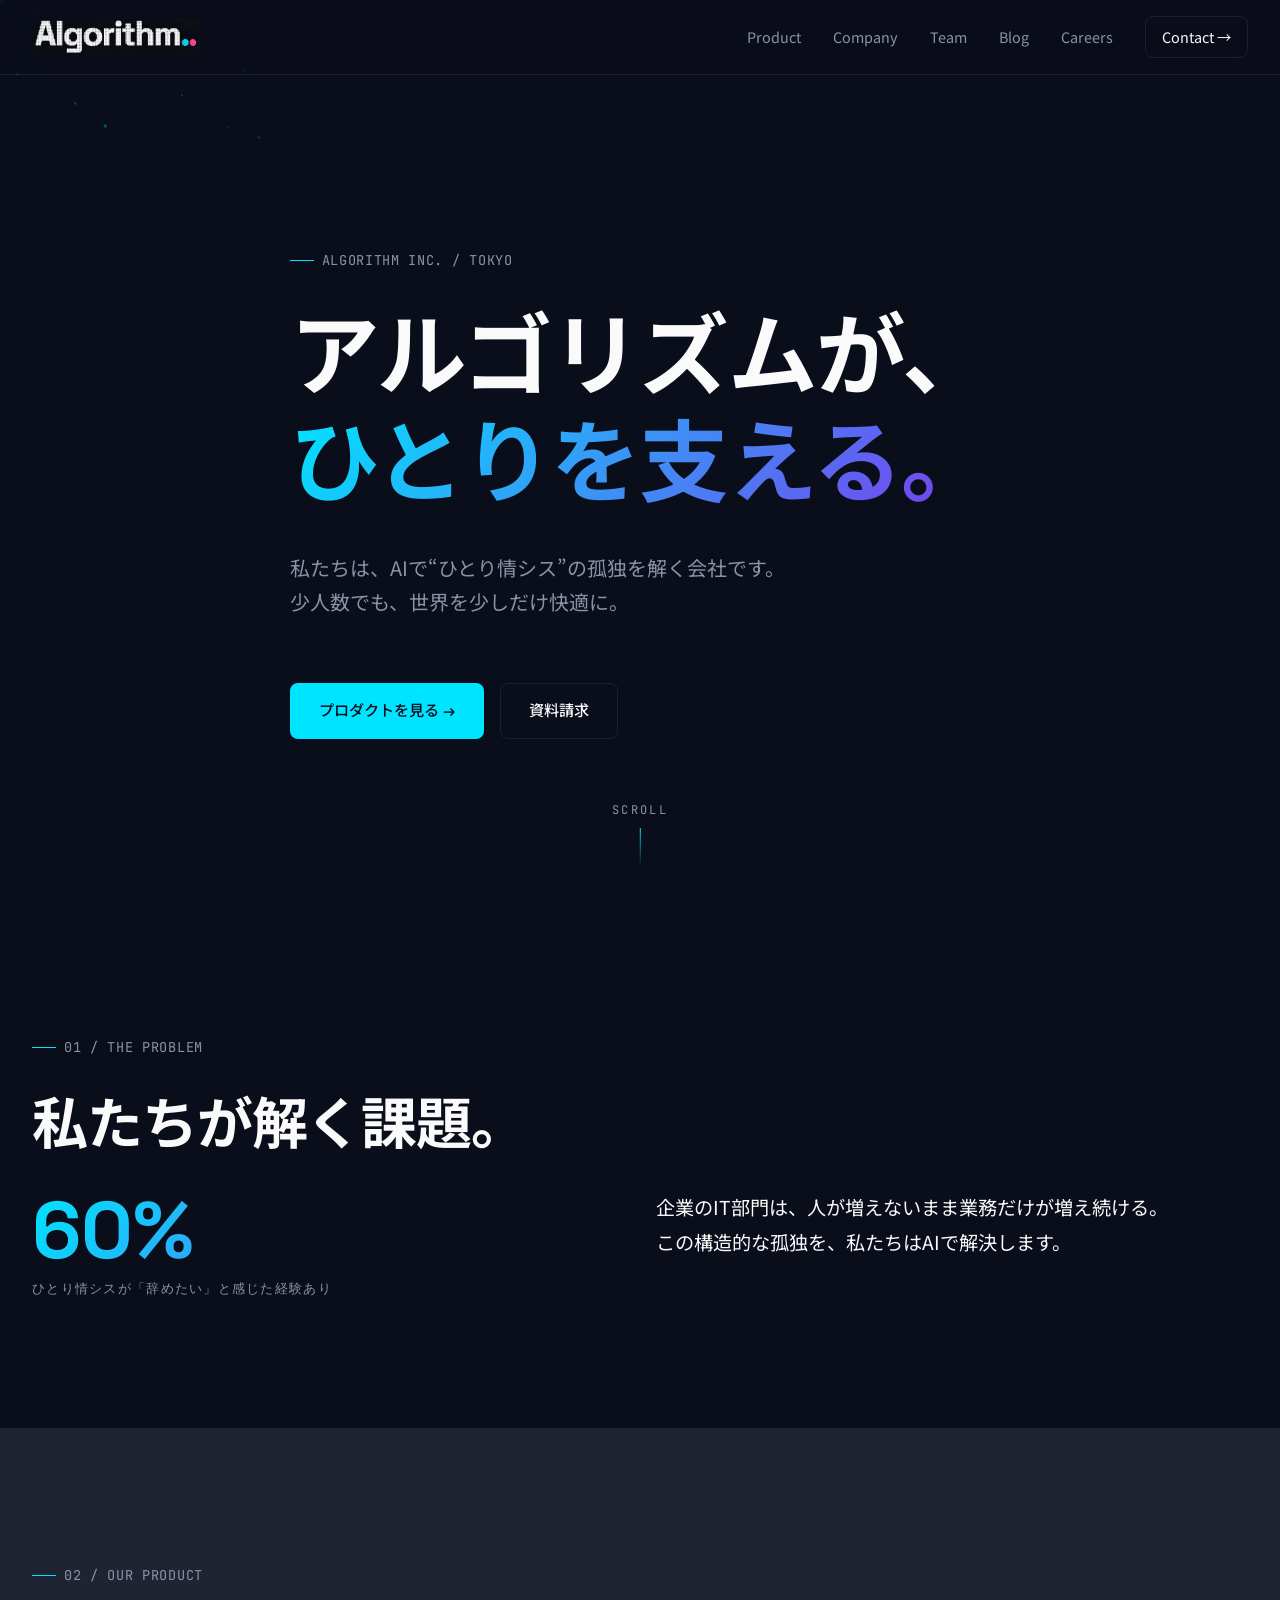
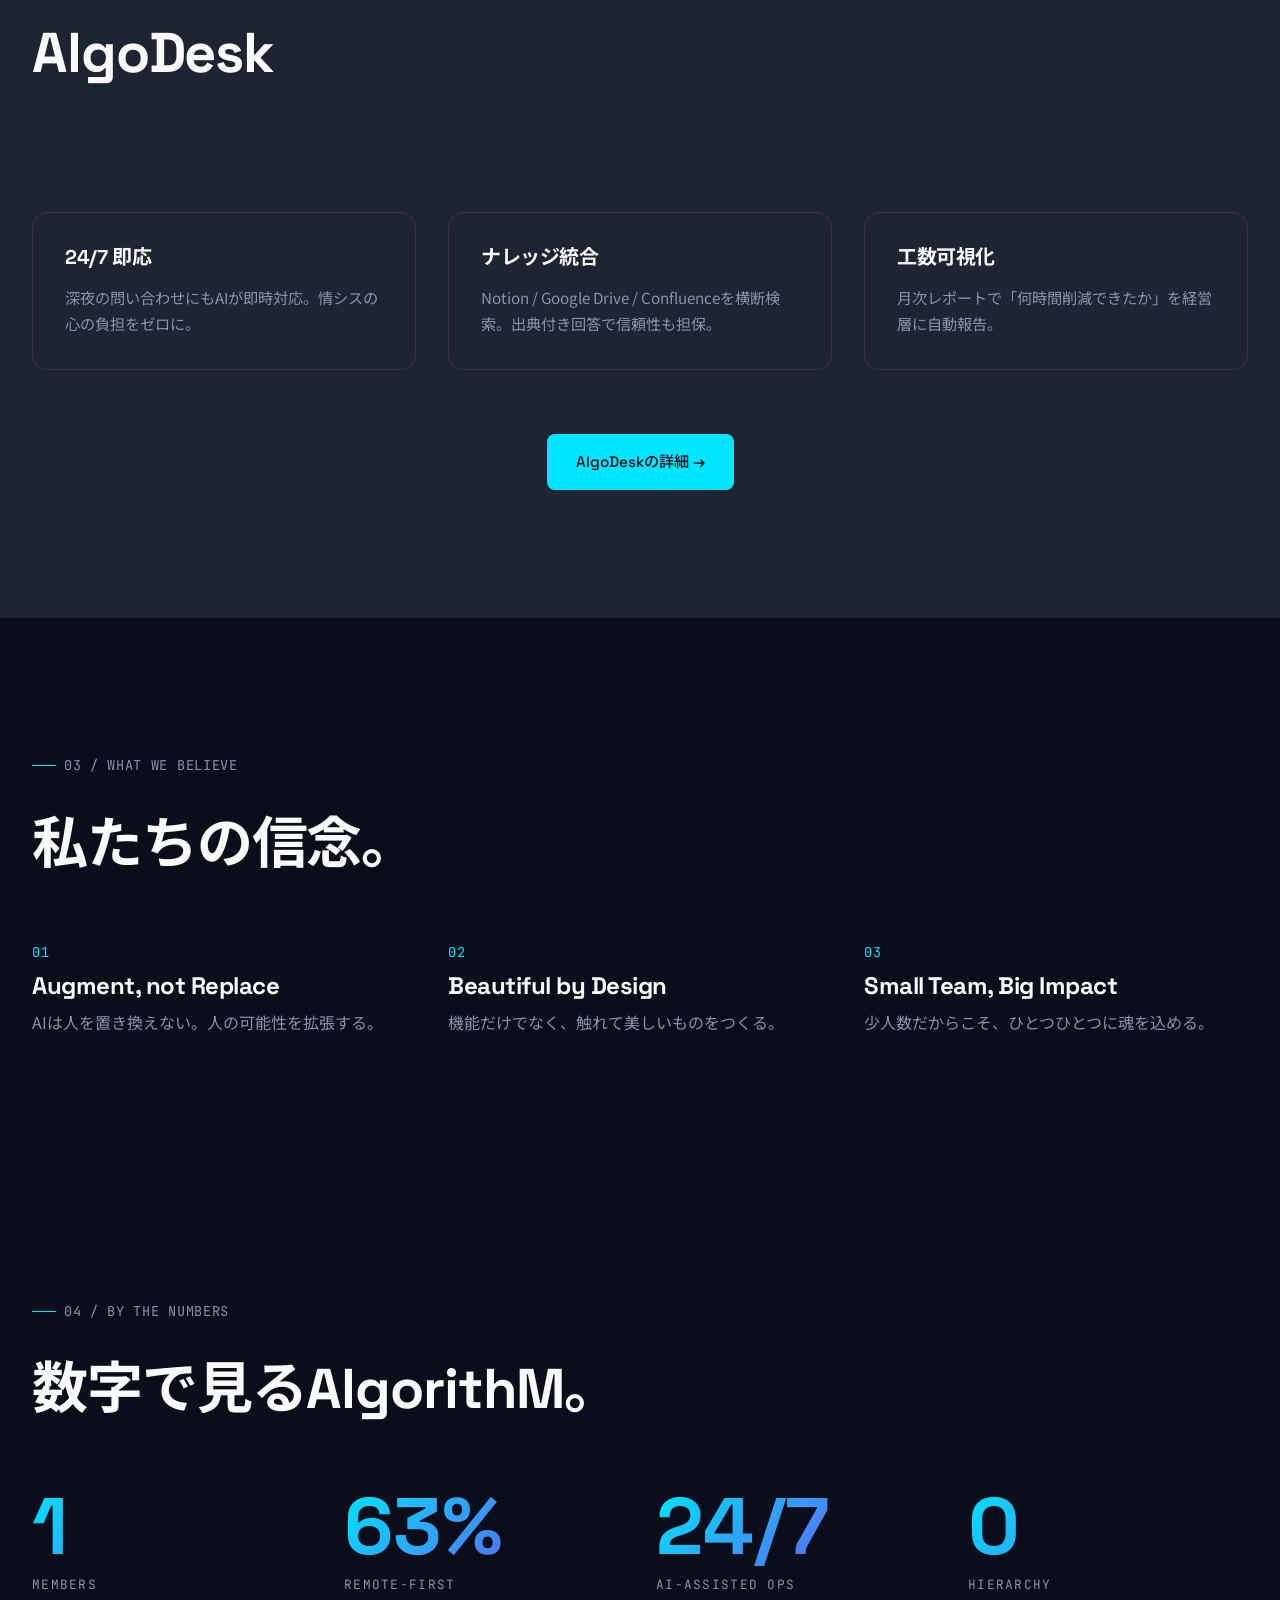
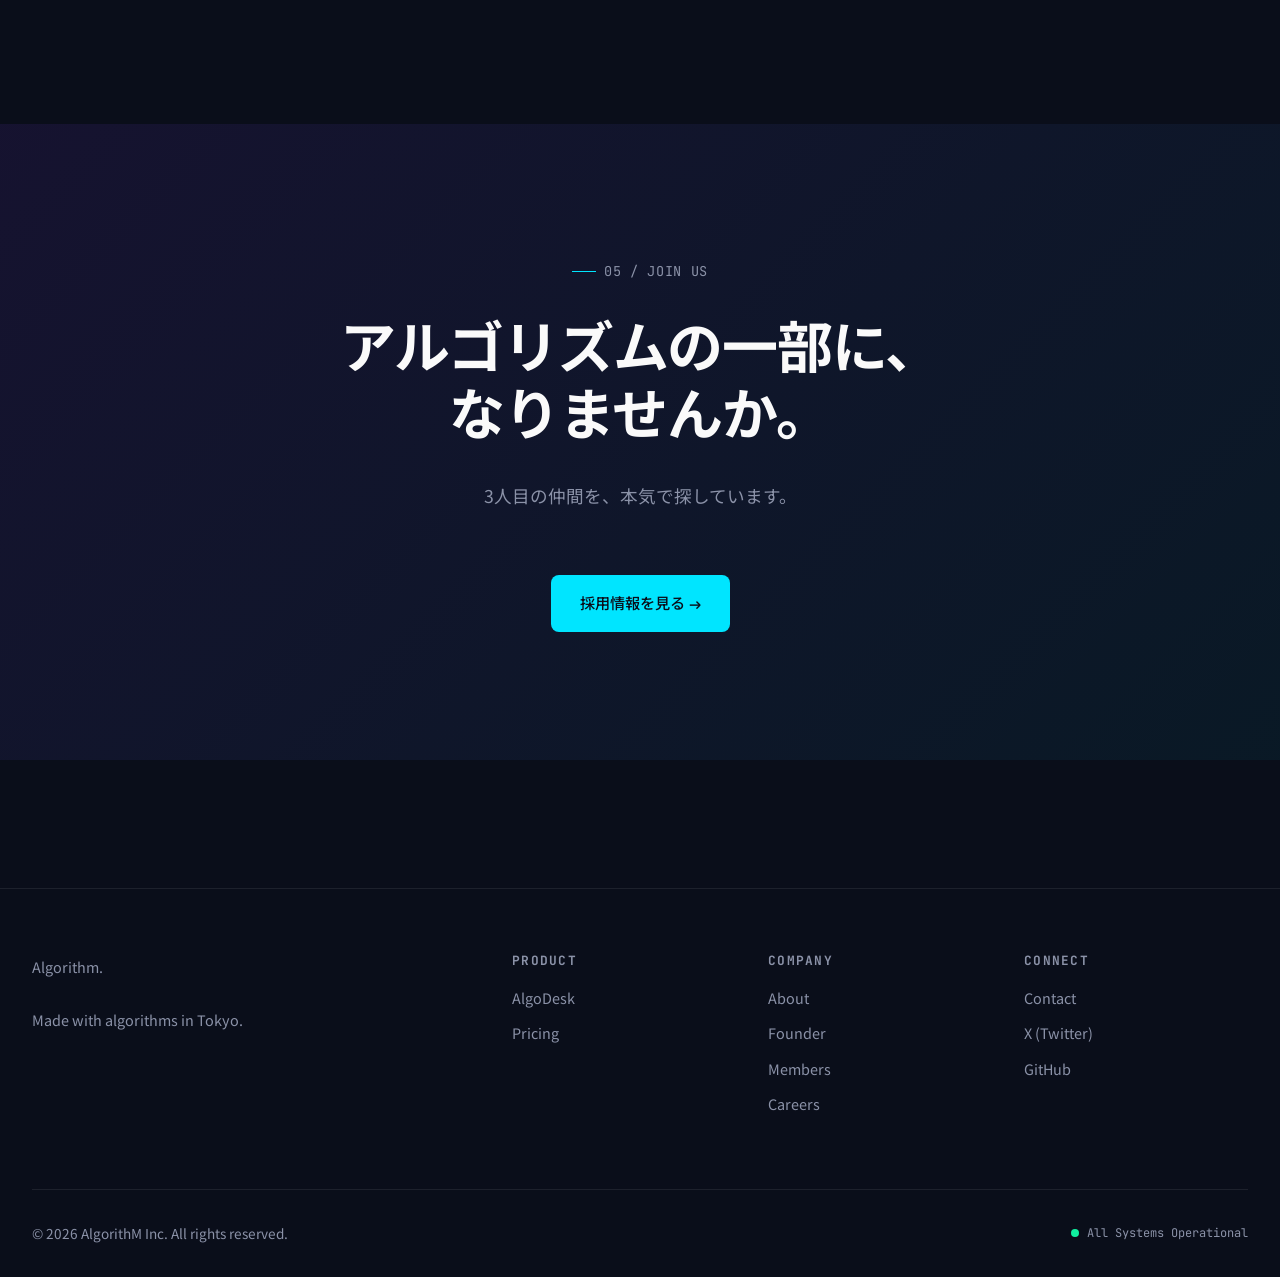
==== commit 2ce76eba: "Update index.html" ====
--- a/index.html
+++ b/index.html
@@ -13,19 +13,25 @@
 </head>
 <body>
   <header class="header">
-    <div class="container header__inner">
-      <a href="index.html" class="logo">Algorithm<span>.</span></a>
-      <nav class="nav">
-  <a href="algodesk.html">Product</a>
-  <a href="company.html">Company</a>
-  <a href="members.html">Team</a>
-  <a href="blog.html">Blog</a>
-  <a href="careers.html">Careers</a>
-  <a href="contact.html" class="nav__cta">Contact →</a>
-</nav>
-      <button class="menu-toggle" aria-label="Menu">☰</button>
-    </div>
-  </header>
+  <div class="container header__inner">
+    <a href="index.html" class="logo">
+      <img src="assets/images/logo.png"
+           alt="Algorithm.."
+           class="logo__img"
+           onerror="this.style.display='none'; this.nextElementSibling.style.display='inline-flex';">
+      <span class="logo__text" style="display: none;">Algorithm<span>..</span></span>
+    </a>
+    <nav class="nav">
+      <a href="algodesk.html">Product</a>
+      <a href="company.html">Company</a>
+      <a href="members.html">Team</a>
+      <a href="blog.html">Blog</a>
+      <a href="careers.html">Careers</a>
+      <a href="contact.html" class="nav__cta">Contact →</a>
+    </nav>
+    <button class="menu-toggle" aria-label="Menu">☰</button>
+  </div>
+</header>
 
   <main>
     <section class="hero">
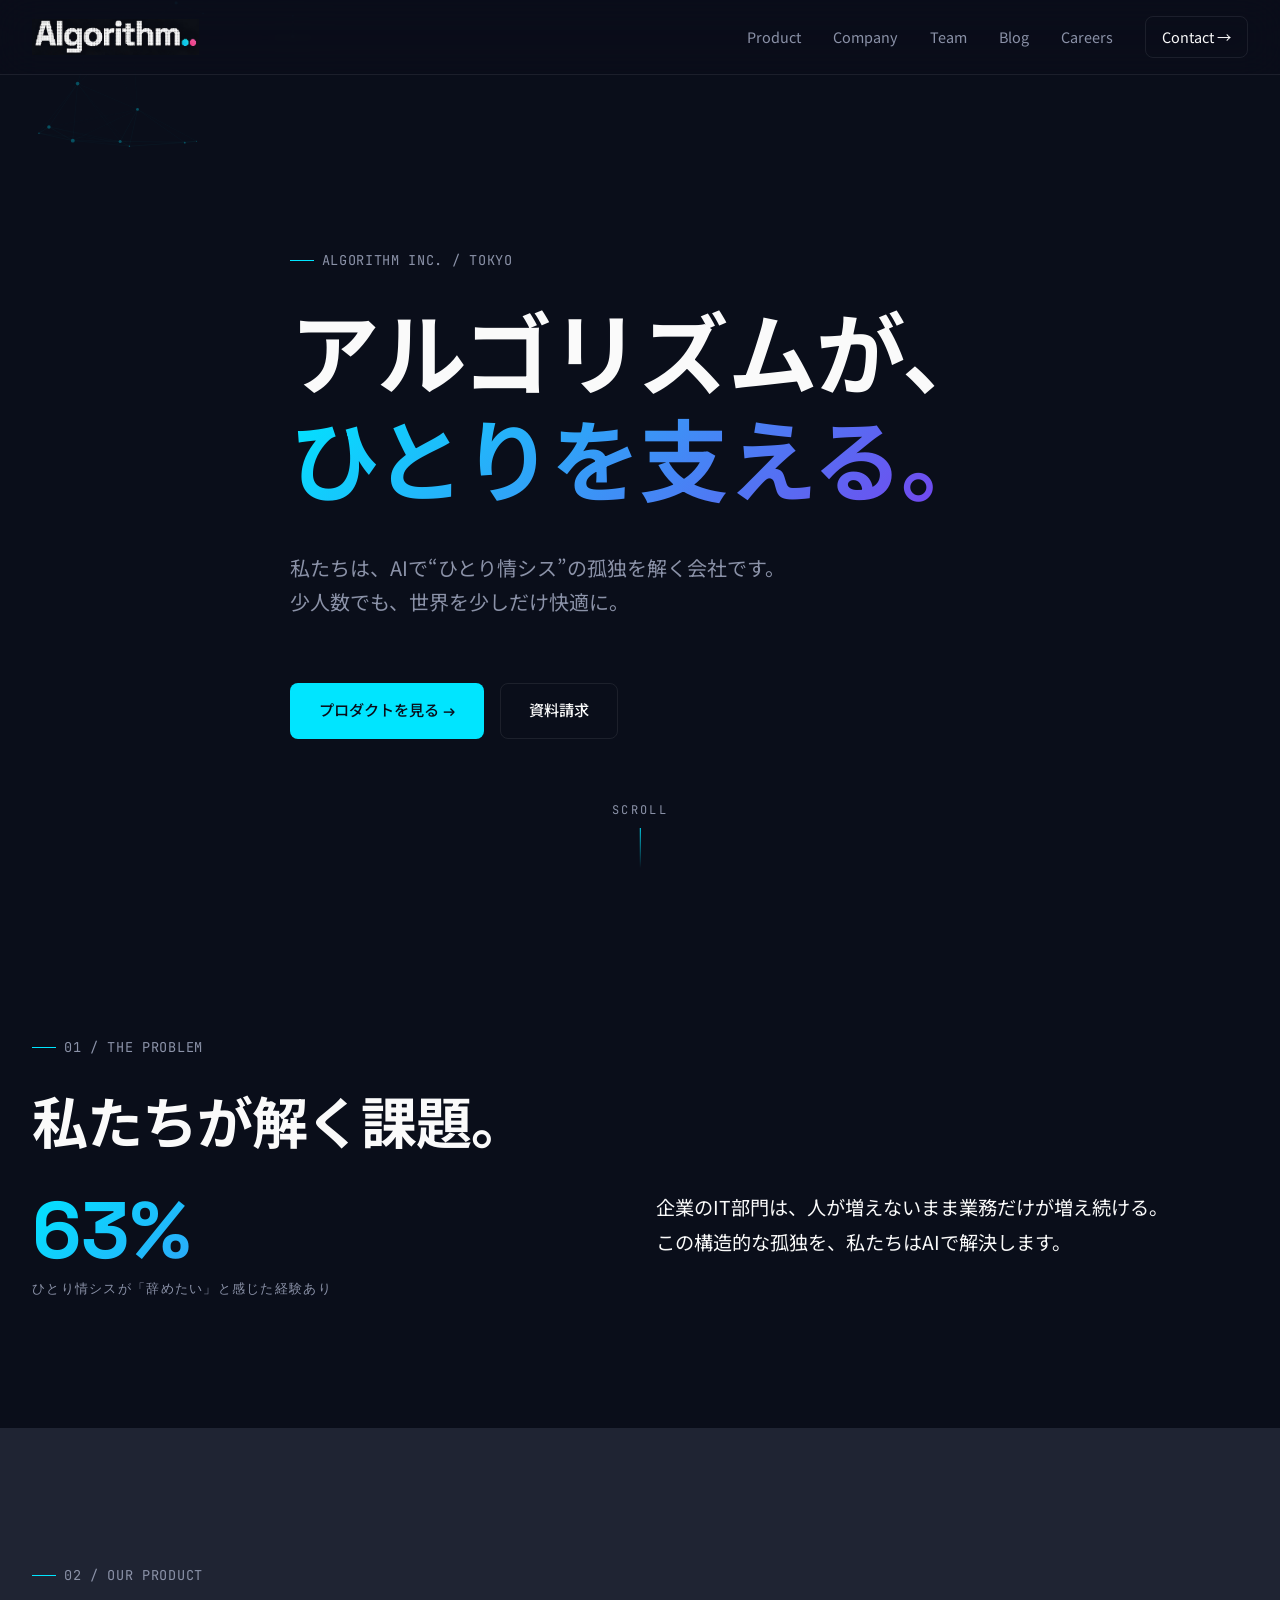
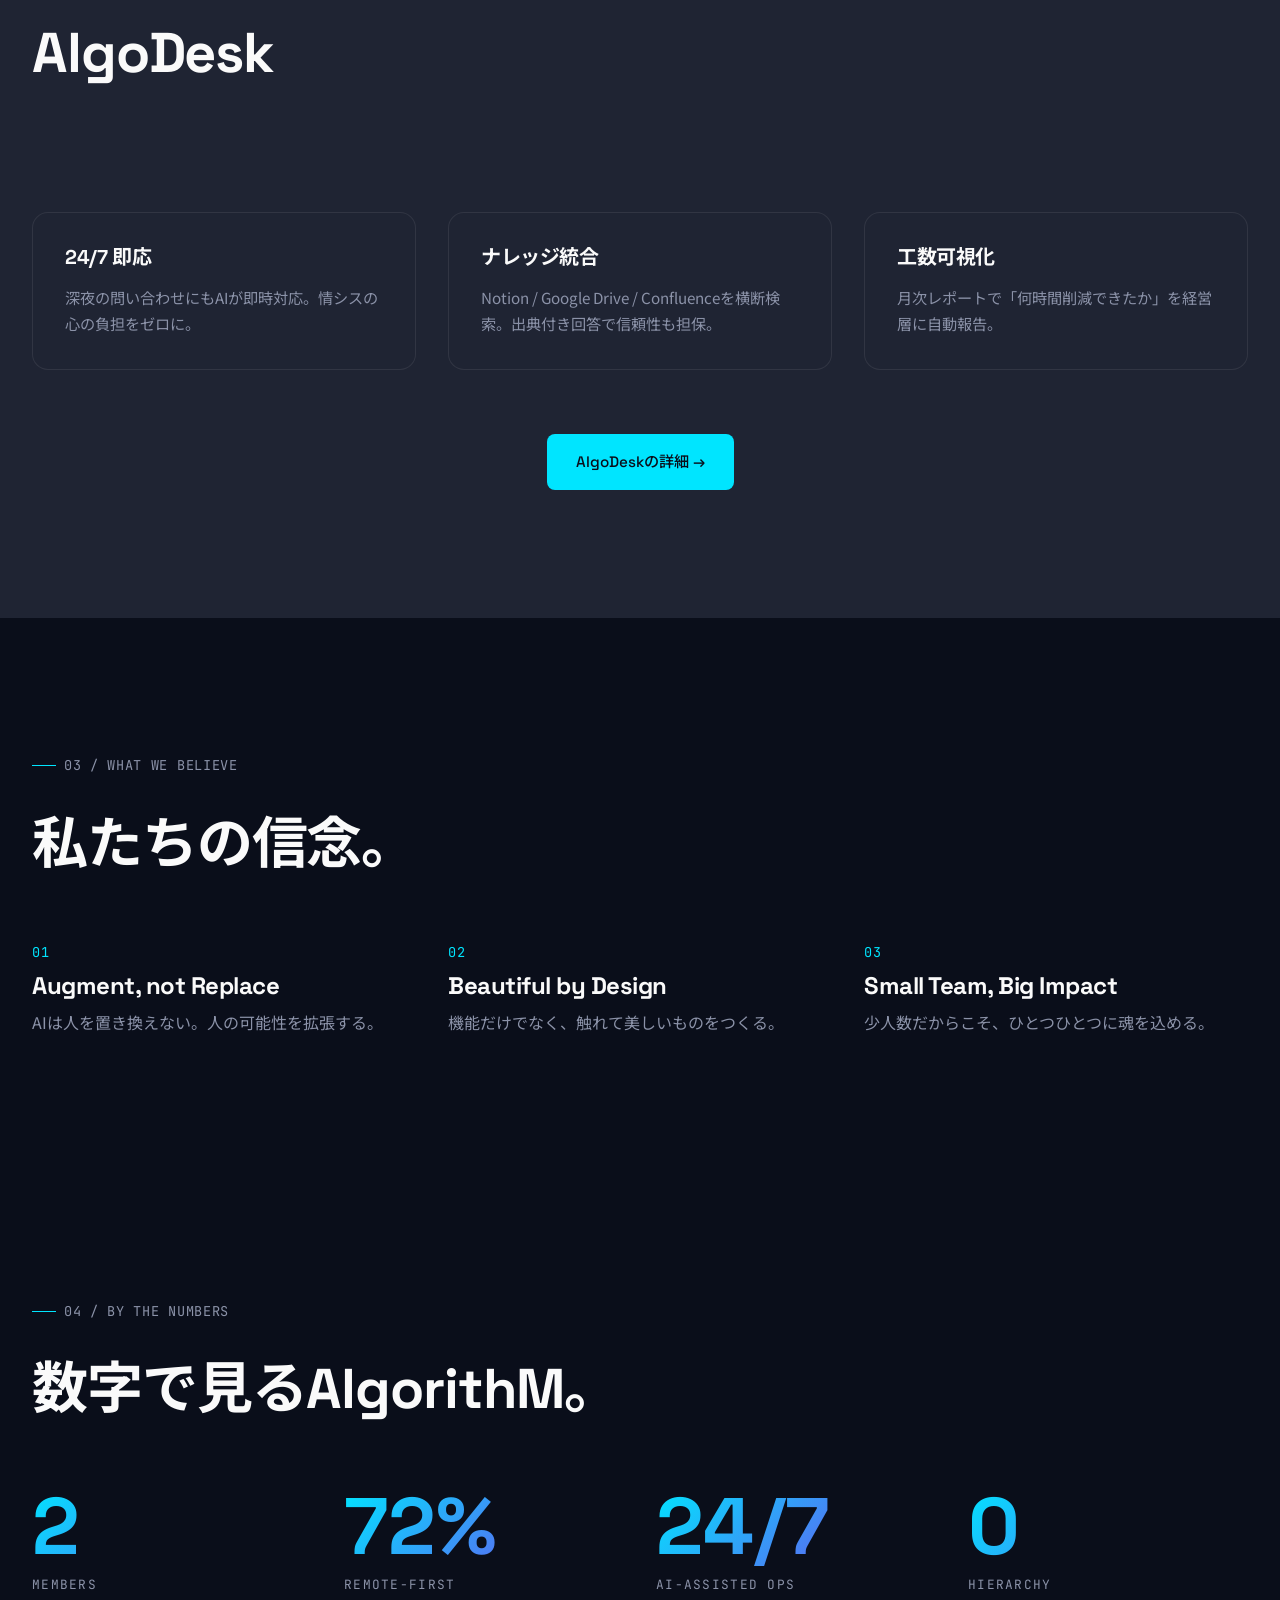
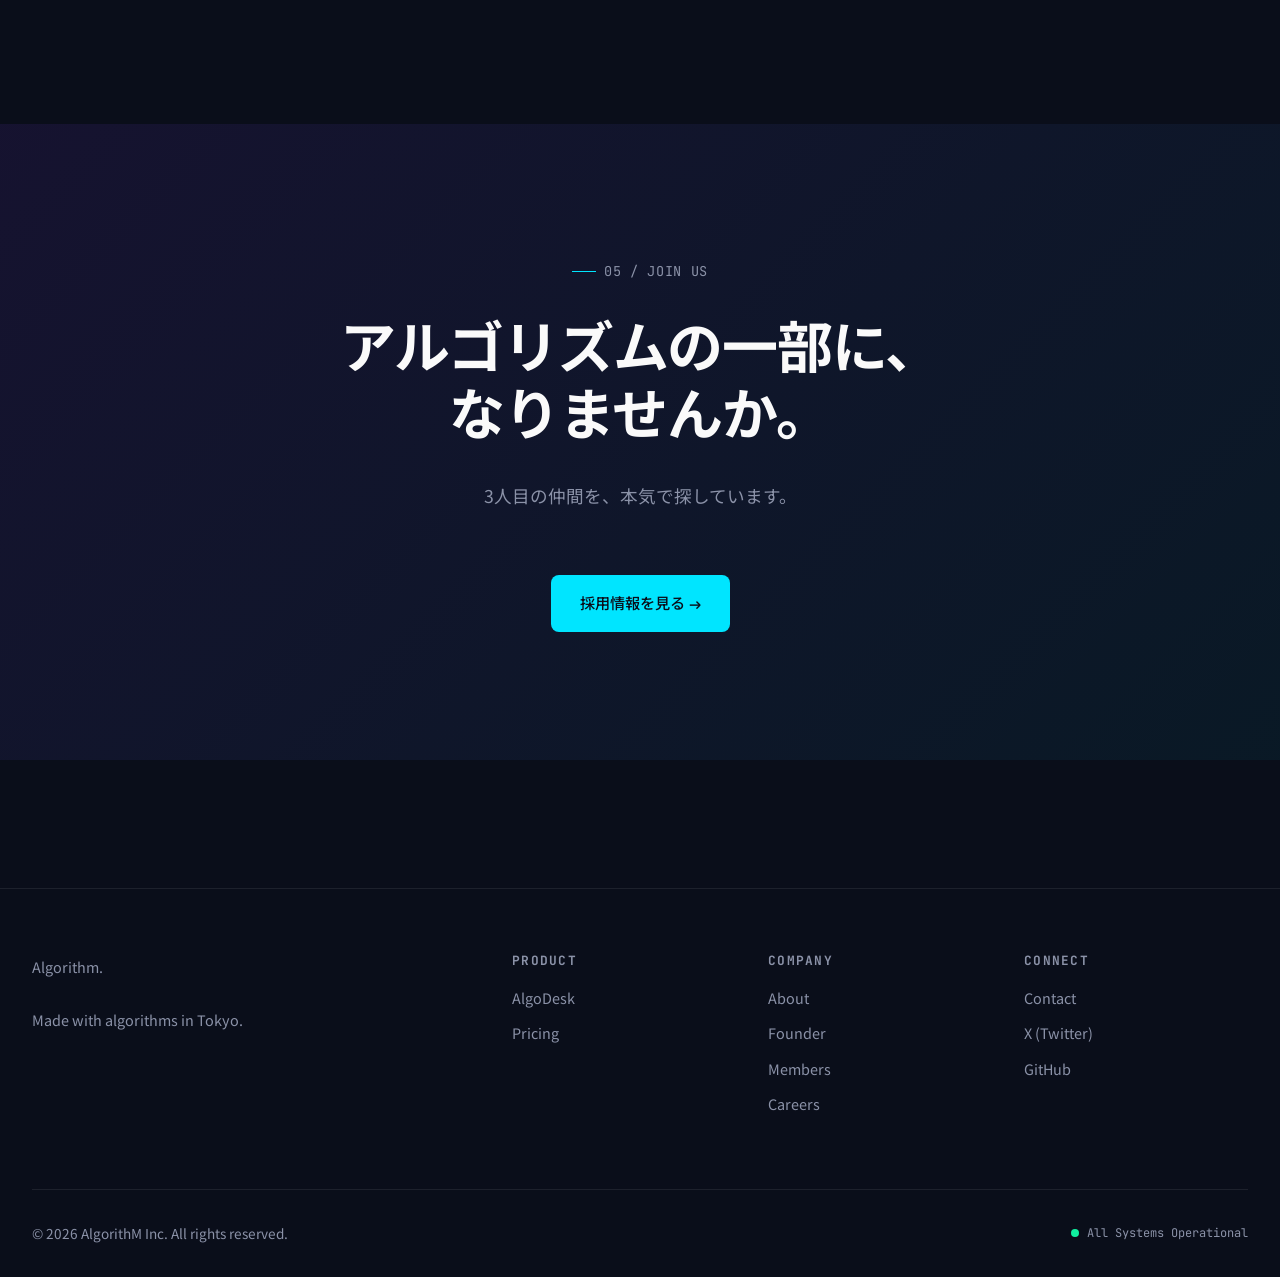
==== commit 97819477: "Fix title typo in index.html" ====
--- a/index.html
+++ b/index.html
@@ -4,7 +4,7 @@
 <head>
   <meta charset="UTF-8">
   <meta name="viewport" content="width=device-width, initial-scale=1.0">
-  <title>株式会社AlgorithM — アルゴリズムが、ひとりを支える。</title>
+  <title>株式会社Algorithm.. — アルゴリズムが、ひとりを支える。</title>
   <meta name="description" content="AIで“ひとり情シス”の孤独を解く。株式会社AlgorithMはAI駆動のSaaSプロダクトAlgoDeskを提供します。">
   <link rel="preconnect" href="https://fonts.googleapis.com">
   <link rel="preconnect" href="https://fonts.gstatic.com" crossorigin>
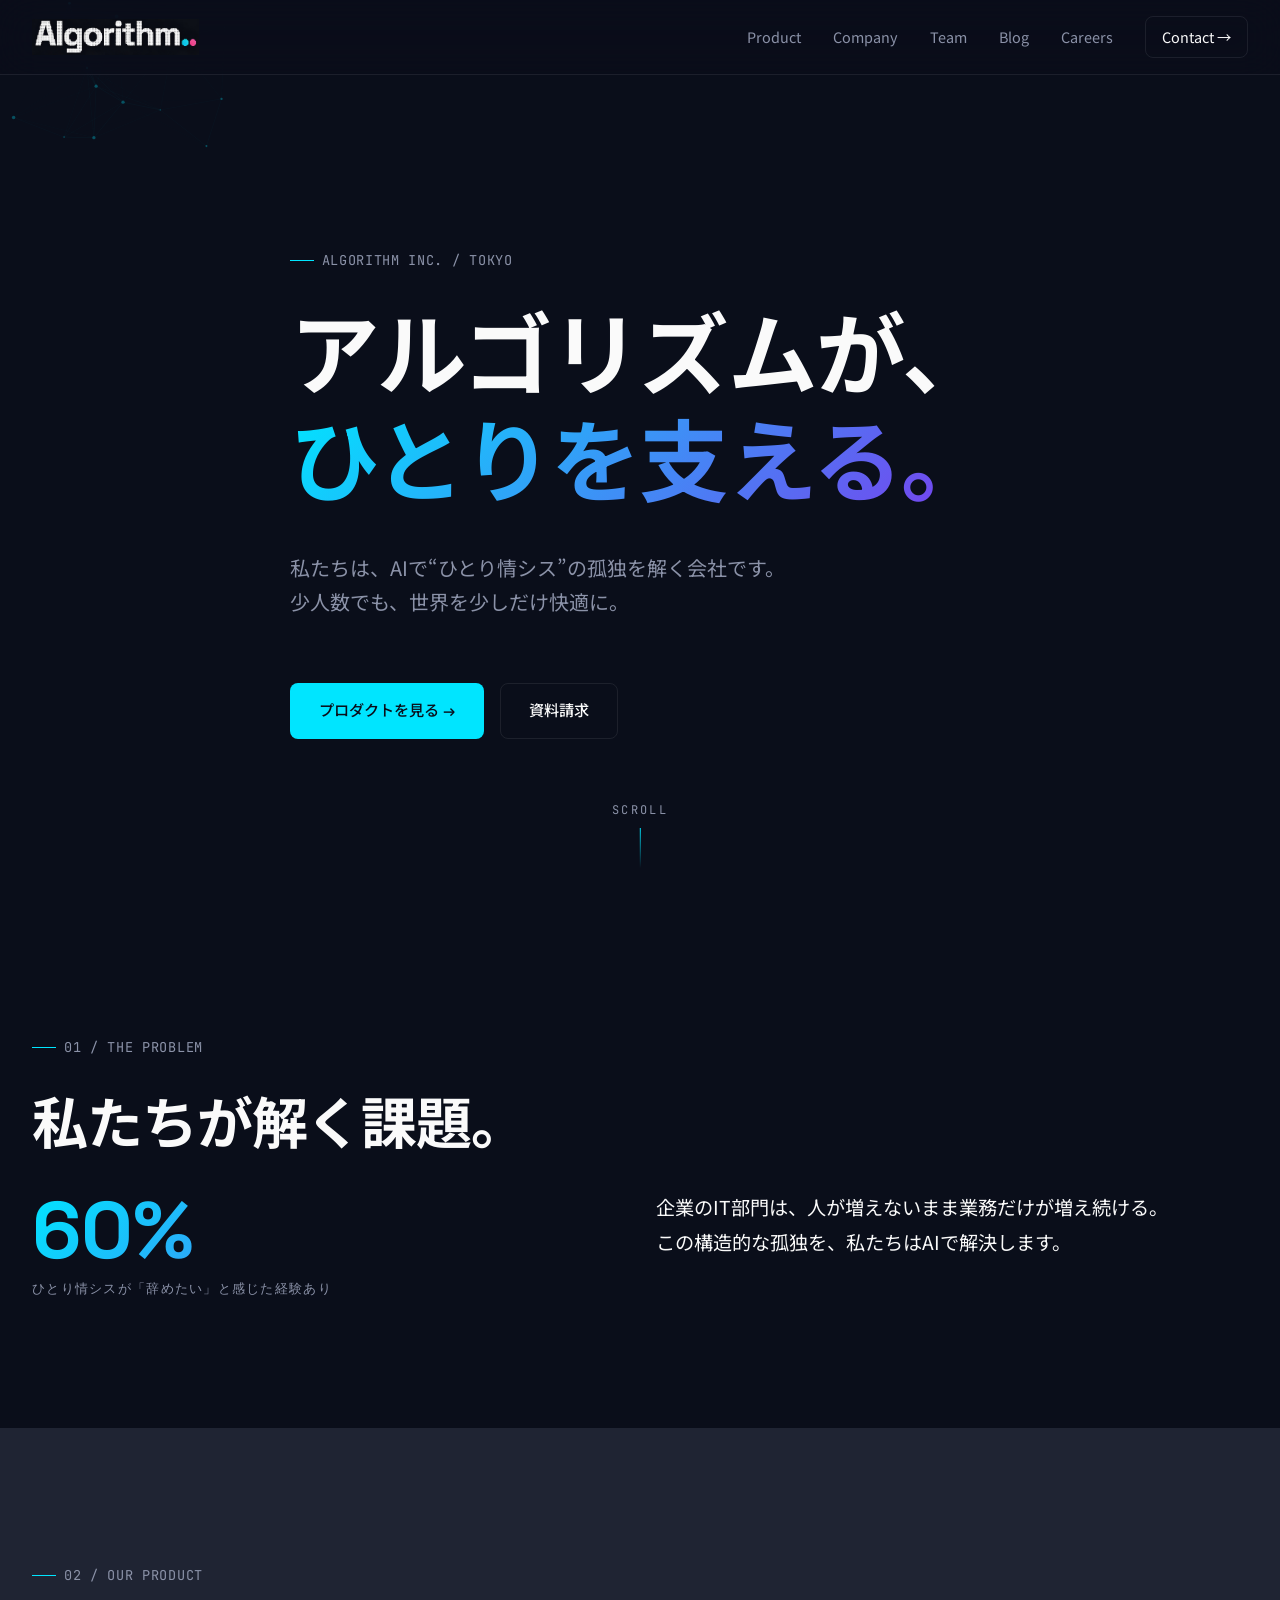
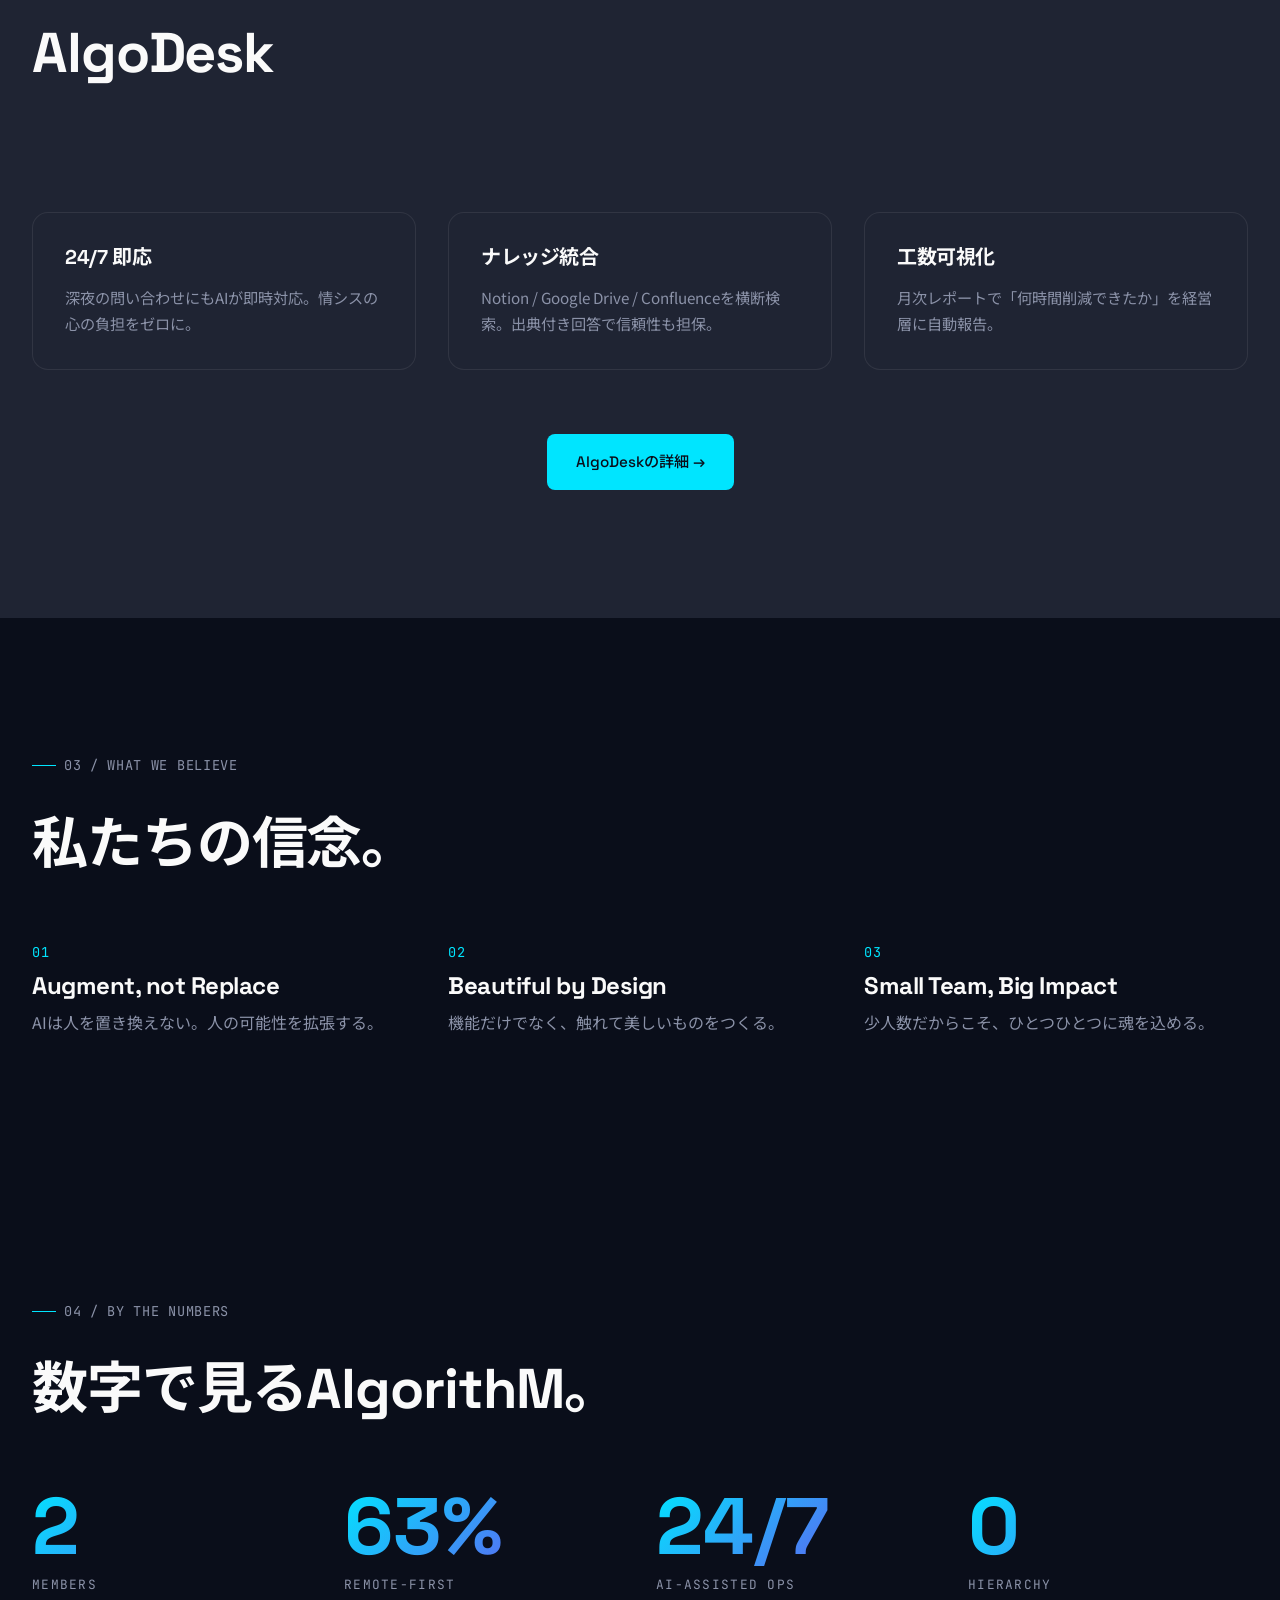
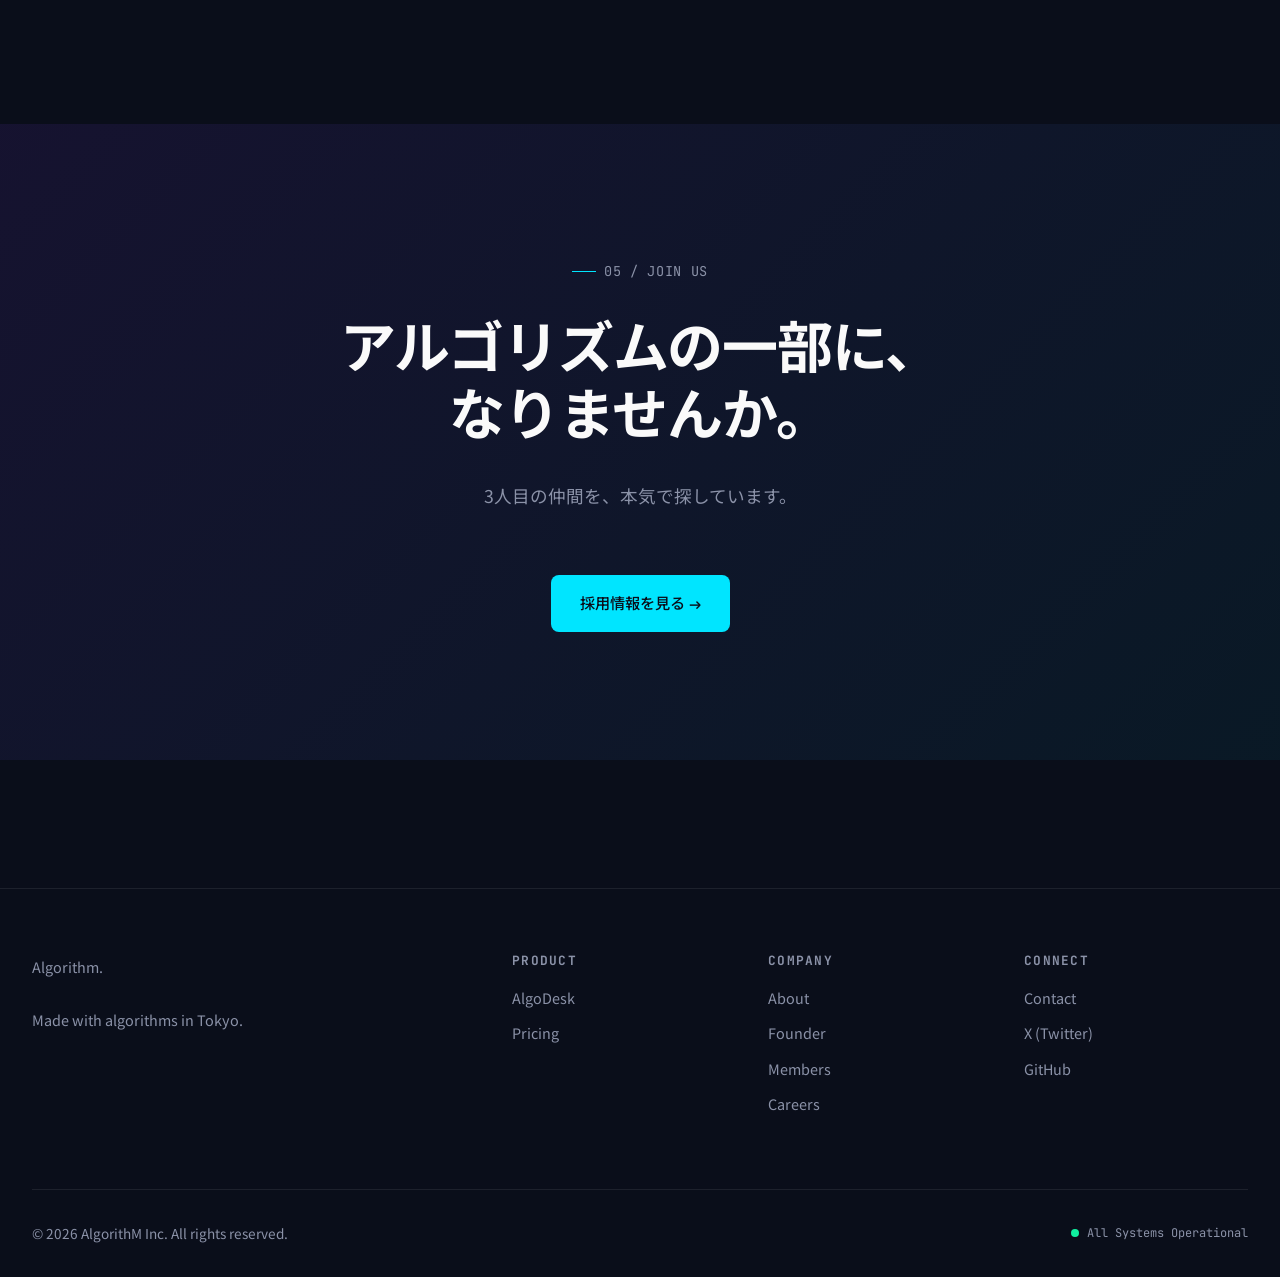
==== commit 1d34151d: "Update index.html" ====
--- a/index.html
+++ b/index.html
@@ -130,7 +130,7 @@
         <h2 class="section__heading fade-in">数字で見るAlgorithM。</h2>
         <div class="grid grid--4 fade-in" style="margin-top: var(--space-lg);">
           <div>
-            <div class="stat__number"><span data-target="3">0</span></div>
+            <div class="stat__number"><span data-target="4">0</span></div>
             <p class="stat__label">Members</p>
           </div>
           <div>
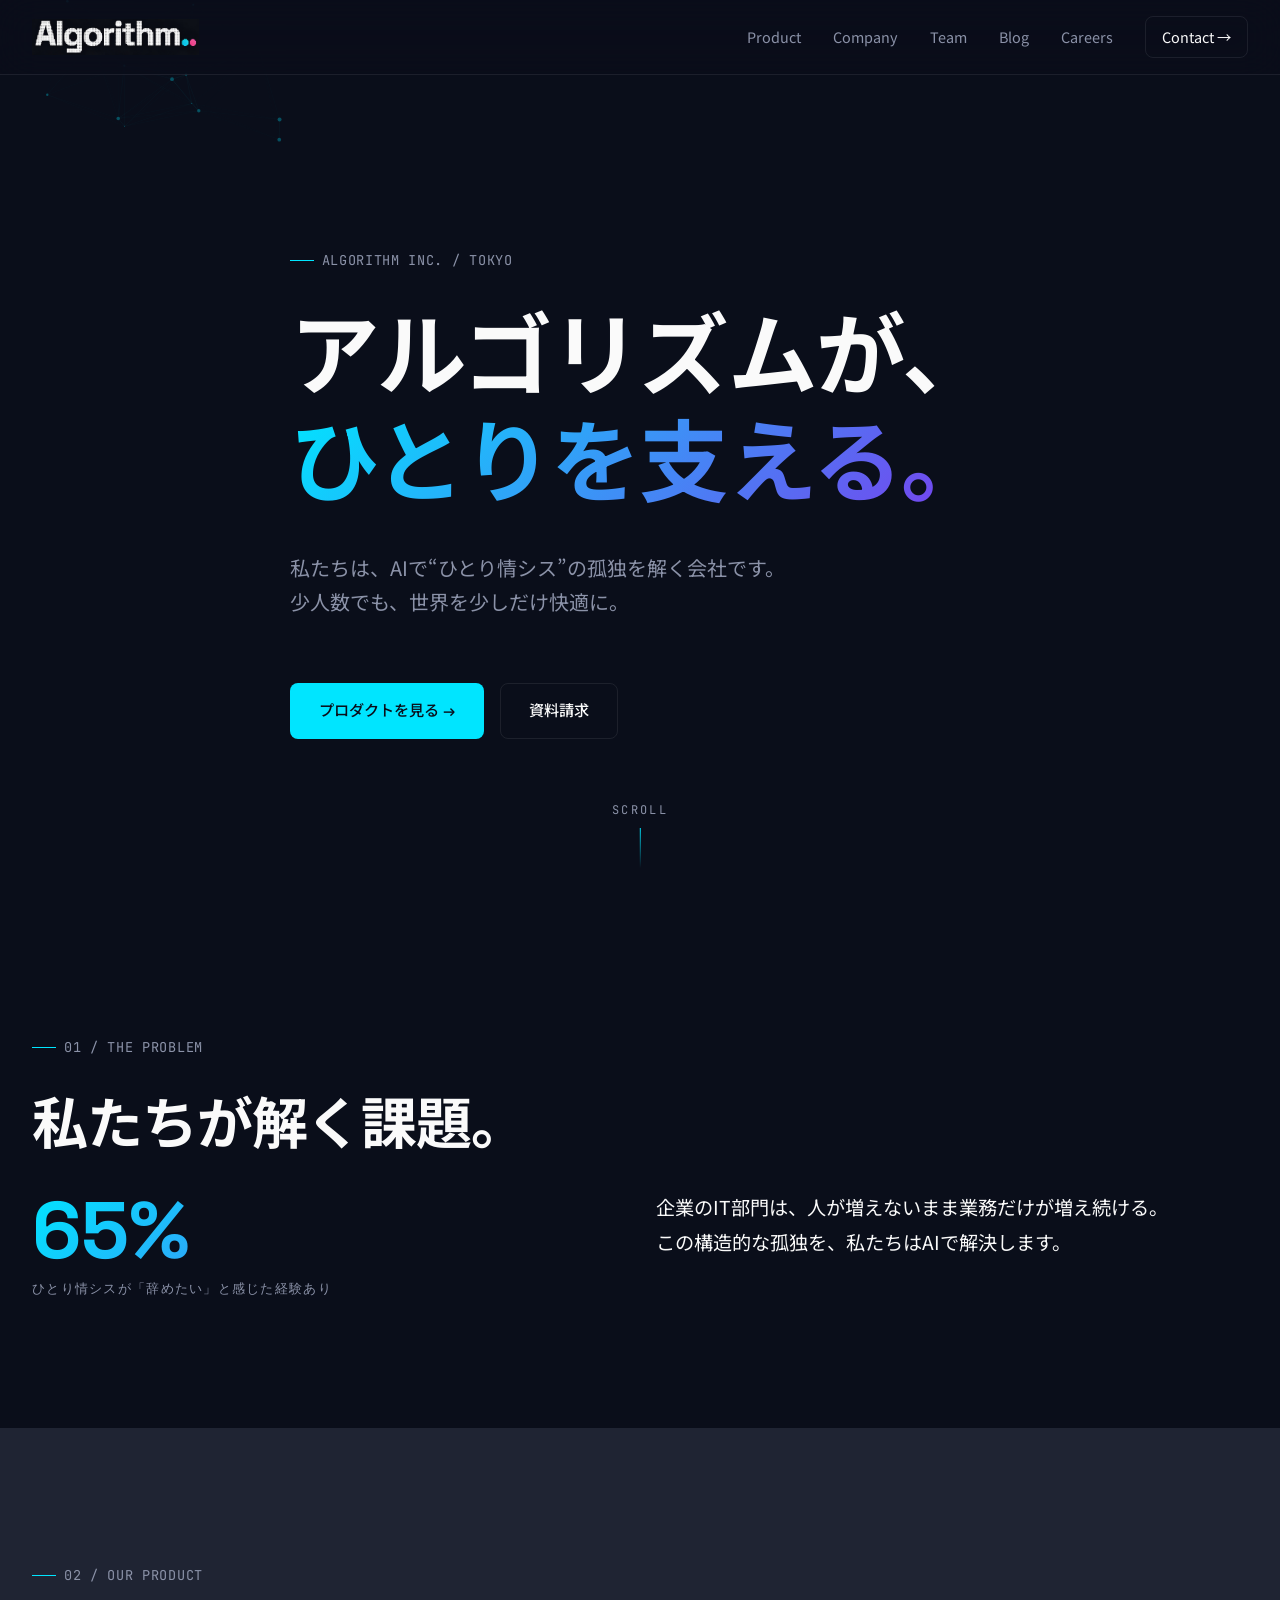
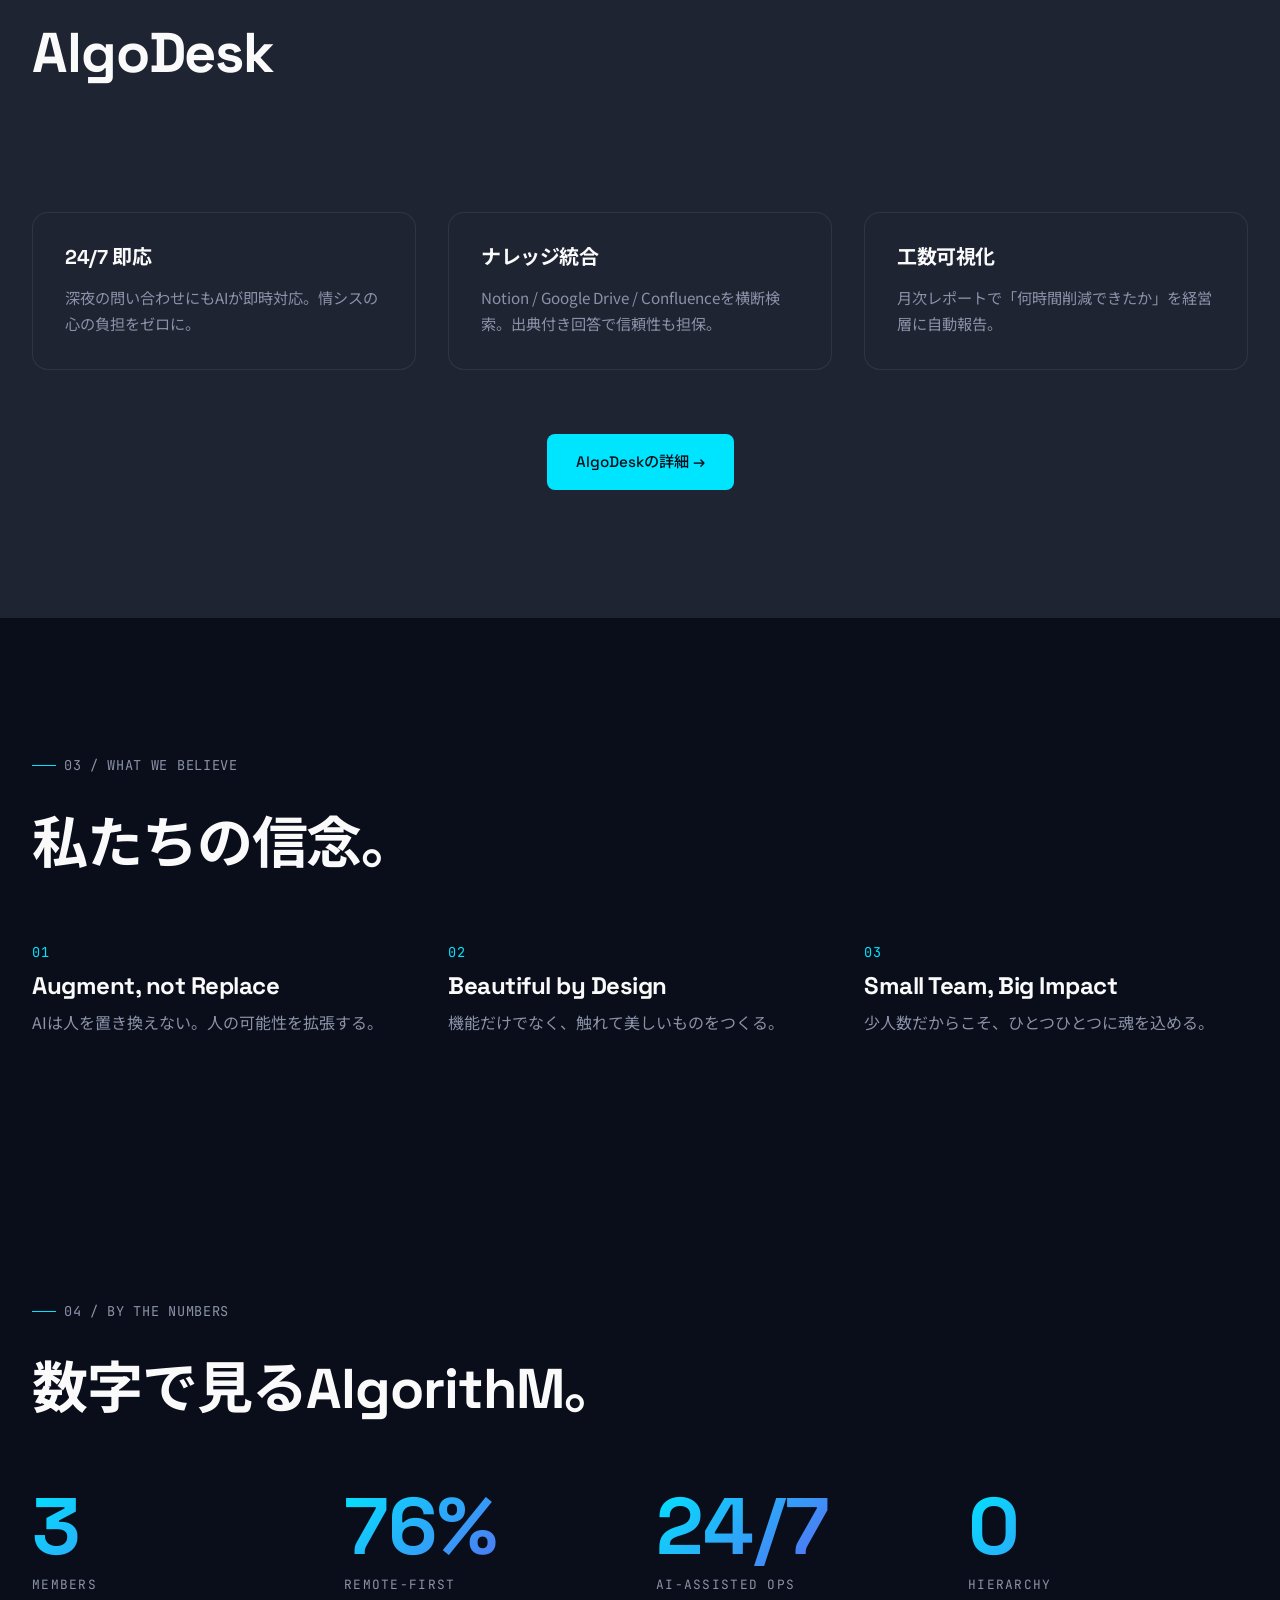
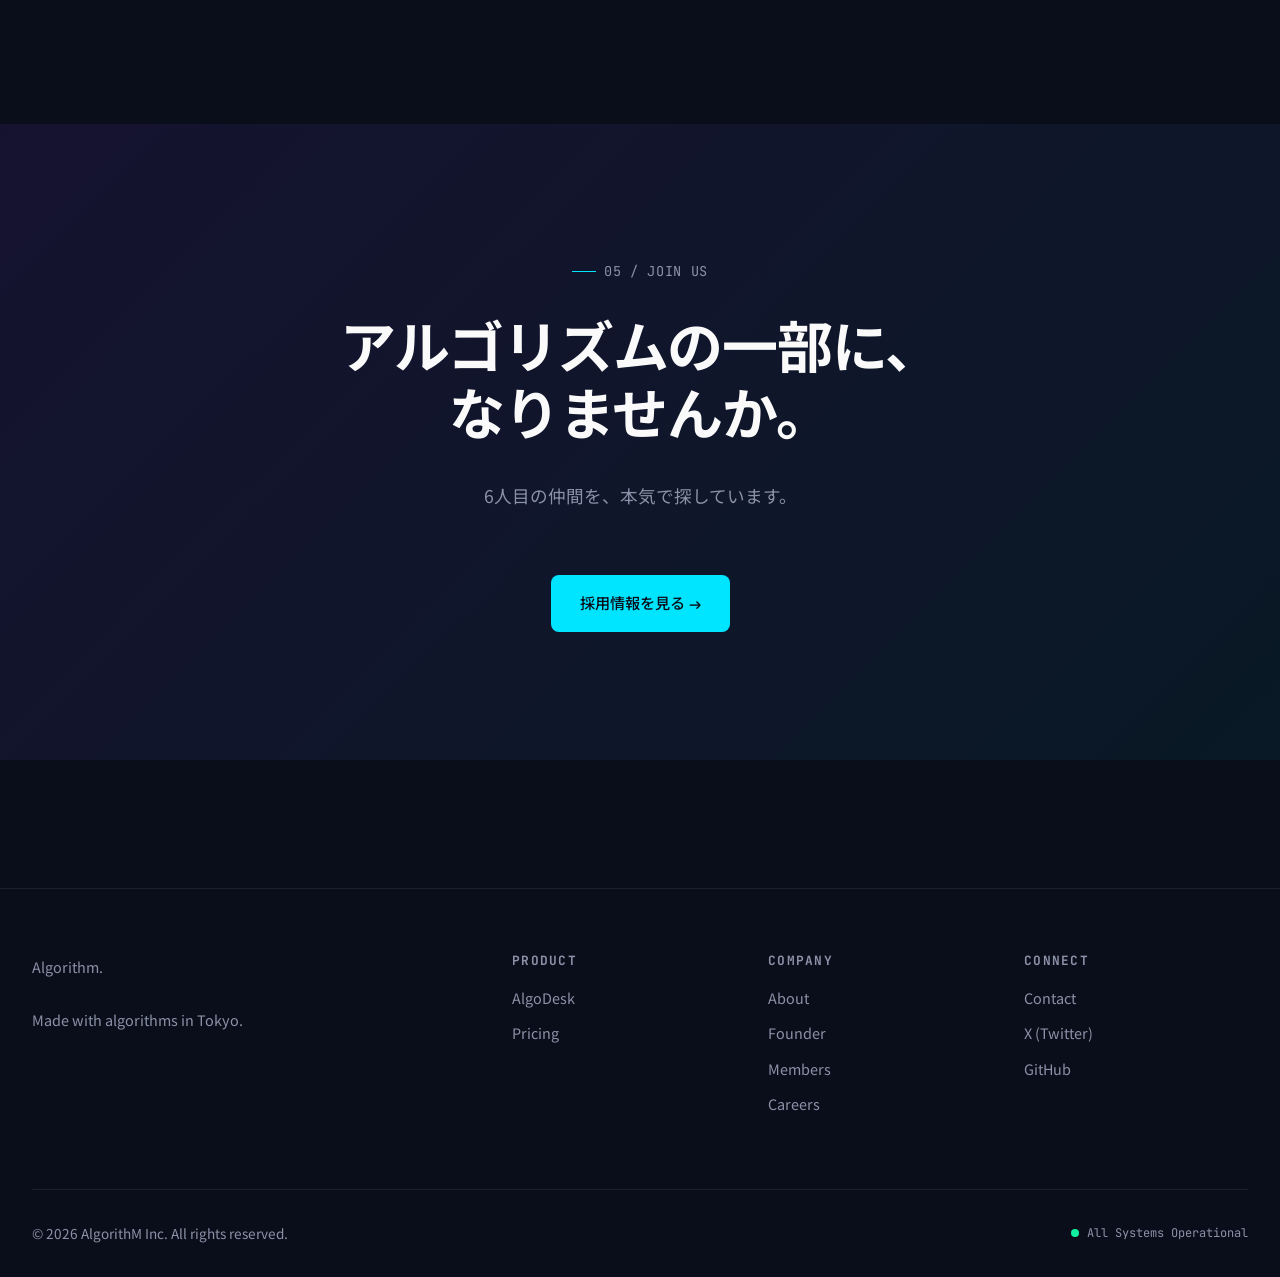
==== commit 3aa0abfa: "index.html を更新" ====
--- a/index.html
+++ b/index.html
@@ -130,7 +130,7 @@
         <h2 class="section__heading fade-in">数字で見るAlgorithM。</h2>
         <div class="grid grid--4 fade-in" style="margin-top: var(--space-lg);">
           <div>
-            <div class="stat__number"><span data-target="4">0</span></div>
+            <div class="stat__number"><span data-target="5">0</span></div>
             <p class="stat__label">Members</p>
           </div>
           <div>
@@ -156,7 +156,7 @@
           アルゴリズムの一部に、<br>なりませんか。
         </h2>
         <p class="section__lead fade-in" style="margin-left: auto; margin-right: auto;">
-          3人目の仲間を、本気で探しています。
+          6人目の仲間を、本気で探しています。
         </p>
         <a href="careers.html" class="btn btn--primary fade-in">採用情報を見る →</a>
       </div>
--- a/assets/css/style.css
+++ b/assets/css/style.css
@@ -1404,3 +1404,988 @@
   .lightbox__next { right: 16px; }
   .lightbox__counter { top: 16px; left: 16px; }
 }
+/* File: assets/css/style.css （末尾に追記） */
+
+/* ============================================
+   Blog Post Article
+============================================ */
+.article {
+  max-width: 760px;
+  margin: 0 auto;
+}
+
+.article__header {
+  margin-bottom: var(--space-lg);
+  padding-bottom: var(--space-md);
+  border-bottom: 1px solid var(--color-border);
+}
+
+.article__meta {
+  display: flex;
+  align-items: center;
+  gap: var(--space-md);
+  margin-bottom: var(--space-md);
+  flex-wrap: wrap;
+}
+
+.article__date {
+  font-family: var(--font-mono);
+  font-size: 0.85rem;
+  color: var(--color-accent-cyan);
+  letter-spacing: 0.05em;
+}
+
+.article__category {
+  font-family: var(--font-mono);
+  font-size: 0.75rem;
+  padding: 4px 12px;
+  background: var(--color-bg-alt);
+  border: 1px solid var(--color-border);
+  border-radius: 100px;
+  color: var(--color-text-dim);
+  text-transform: uppercase;
+  letter-spacing: 0.1em;
+}
+
+.article__title {
+  font-size: clamp(2rem, 5vw, 3.5rem);
+  margin-bottom: var(--space-md);
+  line-height: 1.3;
+}
+
+.article__lead {
+  font-size: 1.2rem;
+  color: var(--color-text-dim);
+  line-height: 1.8;
+  margin-bottom: var(--space-md);
+}
+
+.article__author {
+  display: flex;
+  align-items: center;
+  gap: var(--space-sm);
+  margin-top: var(--space-md);
+}
+
+.article__author-avatar {
+  width: 48px;
+  height: 48px;
+  border-radius: 50%;
+  background: linear-gradient(135deg, var(--color-accent-violet), var(--color-accent-cyan));
+  display: flex;
+  align-items: center;
+  justify-content: center;
+  font-family: var(--font-display);
+  font-weight: 700;
+  filter: grayscale(60%);
+  overflow: hidden;
+}
+
+.article__author-avatar img {
+  width: 100%;
+  height: 100%;
+  object-fit: cover;
+}
+
+.article__author-info {
+  display: flex;
+  flex-direction: column;
+}
+
+.article__author-name {
+  font-weight: 500;
+  font-size: 0.95rem;
+}
+
+.article__author-role {
+  font-family: var(--font-mono);
+  font-size: 0.75rem;
+  color: var(--color-text-dim);
+  letter-spacing: 0.05em;
+}
+
+/* 本文タイポグラフィ */
+.article__body {
+  font-size: 1.05rem;
+  line-height: 2;
+}
+
+.article__body h2 {
+  font-size: 1.75rem;
+  margin: var(--space-lg) 0 var(--space-md);
+  padding-top: var(--space-md);
+  border-top: 1px solid var(--color-border);
+}
+
+.article__body h2:first-child {
+  margin-top: 0;
+  padding-top: 0;
+  border-top: none;
+}
+
+.article__body h3 {
+  font-size: 1.3rem;
+  margin: var(--space-md) 0 var(--space-sm);
+  color: var(--color-accent-cyan);
+}
+
+.article__body p {
+  margin-bottom: var(--space-md);
+  color: var(--color-text);
+}
+
+.article__body strong {
+  color: var(--color-text);
+  font-weight: 700;
+}
+
+.article__body em {
+  font-style: italic;
+  color: var(--color-text-dim);
+}
+
+.article__body blockquote {
+  margin: var(--space-md) 0;
+  padding: var(--space-md) var(--space-md);
+  background: var(--color-bg-alt);
+  border-left: 3px solid var(--color-accent-cyan);
+  border-radius: var(--radius-sm);
+  font-style: italic;
+  color: var(--color-text-dim);
+}
+
+.article__body ul,
+.article__body ol {
+  margin: var(--space-md) 0;
+  padding-left: var(--space-md);
+}
+
+.article__body li {
+  margin-bottom: var(--space-xs);
+  color: var(--color-text-dim);
+}
+
+.article__body li::marker {
+  color: var(--color-accent-cyan);
+}
+
+.article__body code {
+  font-family: var(--font-mono);
+  font-size: 0.9em;
+  background: var(--color-bg-alt);
+  padding: 2px 8px;
+  border-radius: 4px;
+  color: var(--color-accent-cyan);
+}
+
+.article__body img {
+  margin: var(--space-md) 0;
+  border-radius: var(--radius-md);
+  border: 1px solid var(--color-border);
+}
+
+.article__body hr {
+  margin: var(--space-lg) 0;
+  border: none;
+  border-top: 1px solid var(--color-border);
+}
+
+/* 記事フッター（次の記事ナビ・SNSシェア） */
+.article__footer {
+  margin-top: var(--space-lg);
+  padding-top: var(--space-md);
+  border-top: 1px solid var(--color-border);
+}
+
+.article__share {
+  display: flex;
+  align-items: center;
+  gap: var(--space-sm);
+  margin-bottom: var(--space-md);
+  font-family: var(--font-mono);
+  font-size: 0.85rem;
+  color: var(--color-text-dim);
+}
+
+.article__share-buttons {
+  display: flex;
+  gap: var(--space-xs);
+}
+
+.article__share-btn {
+  display: inline-flex;
+  align-items: center;
+  justify-content: center;
+  width: 40px;
+  height: 40px;
+  border: 1px solid var(--color-border);
+  border-radius: 50%;
+  color: var(--color-text);
+  transition: all 0.3s var(--transition);
+  text-decoration: none;
+}
+
+.article__share-btn:hover {
+  background: var(--color-accent-cyan);
+  color: var(--color-bg);
+  border-color: var(--color-accent-cyan);
+  transform: scale(1.1);
+}
+
+/* 関連記事ナビ */
+.article__nav {
+  display: grid;
+  grid-template-columns: 1fr 1fr;
+  gap: var(--space-md);
+  margin-top: var(--space-lg);
+}
+
+.article__nav-link {
+  padding: var(--space-md);
+  background: var(--color-bg-alt);
+  border: 1px solid var(--color-border);
+  border-radius: var(--radius-md);
+  transition: all 0.3s var(--transition);
+}
+
+.article__nav-link:hover {
+  border-color: var(--color-accent-cyan);
+  transform: translateY(-2px);
+}
+
+.article__nav-label {
+  font-family: var(--font-mono);
+  font-size: 0.75rem;
+  color: var(--color-text-dim);
+  letter-spacing: 0.1em;
+  margin-bottom: var(--space-xs);
+  text-transform: uppercase;
+}
+
+.article__nav-title {
+  font-size: 1rem;
+  font-weight: 500;
+}
+
+.article__nav-link--next {
+  text-align: right;
+}
+
+/* 戻るリンク */
+.article__back {
+  display: inline-flex;
+  align-items: center;
+  gap: 0.5rem;
+  margin-bottom: var(--space-md);
+  font-family: var(--font-mono);
+  font-size: 0.85rem;
+  color: var(--color-text-dim);
+  transition: all 0.3s var(--transition);
+}
+
+.article__back:hover {
+  color: var(--color-accent-cyan);
+  transform: translateX(-4px);
+}
+
+@media (max-width: 768px) {
+  .article__title {
+    font-size: 1.75rem;
+  }
+
+  .article__nav {
+    grid-template-columns: 1fr;
+  }
+
+  .article__body {
+    font-size: 1rem;
+  }
+}
+/* File: assets/css/style.css （末尾に追記） */
+
+/* ============================================
+   Product Hero Mockup
+============================================ */
+.product-hero {
+  position: relative;
+  padding: var(--space-xl) 0 var(--space-lg);
+  overflow: hidden;
+}
+
+.product-hero__bg {
+  position: absolute;
+  inset: 0;
+  background: radial-gradient(ellipse at center top, rgba(0, 229, 255, 0.08), transparent 70%);
+  z-index: 0;
+}
+
+.product-hero__content {
+  position: relative;
+  z-index: 1;
+  text-align: center;
+  max-width: 900px;
+  margin: 0 auto;
+}
+
+.product-hero__mockup {
+  margin-top: var(--space-lg);
+  position: relative;
+  z-index: 1;
+  perspective: 1500px;
+}
+
+.product-hero__mockup-frame {
+  border-radius: var(--radius-md);
+  overflow: hidden;
+  border: 1px solid var(--color-border);
+  box-shadow:
+    0 30px 80px rgba(0, 0, 0, 0.5),
+    0 0 80px rgba(0, 229, 255, 0.1);
+  transition: transform 0.6s var(--transition);
+}
+
+.product-hero__mockup:hover .product-hero__mockup-frame {
+  transform: rotateX(2deg) translateY(-8px);
+}
+
+.product-hero__mockup-frame img {
+  width: 100%;
+  height: auto;
+  display: block;
+}
+
+.product-hero__mockup-placeholder {
+  aspect-ratio: 16/10;
+  background: linear-gradient(135deg, var(--color-bg-alt), rgba(124, 58, 237, 0.2));
+  display: flex;
+  align-items: center;
+  justify-content: center;
+  flex-direction: column;
+  gap: var(--space-sm);
+  color: var(--color-text-dim);
+  font-family: var(--font-mono);
+  font-size: 0.9rem;
+  letter-spacing: 0.1em;
+}
+
+.product-hero__mockup-placeholder::before {
+  content: "▶";
+  font-size: 3rem;
+  color: var(--color-accent-cyan);
+  opacity: 0.6;
+}
+
+/* ============================================
+   Screen Tour (画面ツアー)
+============================================ */
+.screen-tour {
+  display: grid;
+  grid-template-columns: 1fr 1fr;
+  gap: var(--space-lg);
+  align-items: center;
+  margin-bottom: var(--space-xl);
+}
+
+.screen-tour:nth-child(even) {
+  direction: rtl;
+}
+
+.screen-tour:nth-child(even) > * {
+  direction: ltr;
+}
+
+.screen-tour__text {
+  padding: var(--space-md) 0;
+}
+
+.screen-tour__step {
+  font-family: var(--font-mono);
+  font-size: 0.85rem;
+  color: var(--color-accent-cyan);
+  letter-spacing: 0.15em;
+  margin-bottom: var(--space-sm);
+  text-transform: uppercase;
+}
+
+.screen-tour__title {
+  font-size: clamp(1.5rem, 3vw, 2.25rem);
+  margin-bottom: var(--space-sm);
+  line-height: 1.3;
+}
+
+.screen-tour__description {
+  color: var(--color-text-dim);
+  font-size: 1.05rem;
+  line-height: 1.8;
+  margin-bottom: var(--space-md);
+}
+
+.screen-tour__highlights {
+  list-style: none;
+  padding: 0;
+}
+
+.screen-tour__highlights li {
+  position: relative;
+  padding-left: 1.5rem;
+  margin-bottom: 0.5rem;
+  color: var(--color-text);
+  font-size: 0.95rem;
+}
+
+.screen-tour__highlights li::before {
+  content: "▸";
+  position: absolute;
+  left: 0;
+  color: var(--color-accent-cyan);
+  font-weight: 700;
+}
+
+.screen-tour__image {
+  position: relative;
+  border-radius: var(--radius-md);
+  overflow: hidden;
+  border: 1px solid var(--color-border);
+  background: var(--color-bg-alt);
+  box-shadow: 0 20px 60px rgba(0, 0, 0, 0.4);
+  transition: all 0.4s var(--transition);
+  cursor: zoom-in;
+}
+
+.screen-tour__image:hover {
+  transform: translateY(-4px);
+  box-shadow: 0 30px 80px rgba(0, 229, 255, 0.15);
+  border-color: var(--color-accent-cyan);
+}
+
+.screen-tour__image img {
+  width: 100%;
+  height: auto;
+  display: block;
+}
+
+.screen-tour__placeholder {
+  aspect-ratio: 16/10;
+  display: flex;
+  align-items: center;
+  justify-content: center;
+  flex-direction: column;
+  gap: var(--space-xs);
+  color: var(--color-text-dim);
+  font-family: var(--font-mono);
+  font-size: 0.85rem;
+  letter-spacing: 0.1em;
+  background:
+    linear-gradient(135deg, rgba(124, 58, 237, 0.1), rgba(0, 229, 255, 0.05)),
+    repeating-linear-gradient(45deg, transparent, transparent 10px, rgba(255, 255, 255, 0.02) 10px, rgba(255, 255, 255, 0.02) 20px);
+}
+
+.screen-tour__placeholder-icon {
+  font-size: 2.5rem;
+  opacity: 0.5;
+}
+
+.screen-tour__placeholder-label {
+  padding: 4px 12px;
+  border: 1px dashed var(--color-border);
+  border-radius: var(--radius-sm);
+  background: rgba(0, 0, 0, 0.3);
+}
+
+/* ============================================
+   Feature Tabs
+============================================ */
+.feature-tabs {
+  margin-top: var(--space-lg);
+}
+
+.feature-tabs__nav {
+  display: flex;
+  gap: var(--space-xs);
+  margin-bottom: var(--space-md);
+  border-bottom: 1px solid var(--color-border);
+  overflow-x: auto;
+  scrollbar-width: thin;
+  -webkit-overflow-scrolling: touch;
+}
+
+.feature-tabs__tab {
+  padding: var(--space-sm) var(--space-md);
+  background: none;
+  border: none;
+  color: var(--color-text-dim);
+  font-family: var(--font-mono);
+  font-size: 0.85rem;
+  letter-spacing: 0.05em;
+  cursor: pointer;
+  white-space: nowrap;
+  border-bottom: 2px solid transparent;
+  transition: all 0.3s var(--transition);
+  text-transform: uppercase;
+}
+
+.feature-tabs__tab:hover {
+  color: var(--color-text);
+}
+
+.feature-tabs__tab.is-active {
+  color: var(--color-accent-cyan);
+  border-bottom-color: var(--color-accent-cyan);
+}
+
+.feature-tabs__panel {
+  display: none;
+  animation: fade-in-up 0.5s var(--transition);
+}
+
+.feature-tabs__panel.is-active {
+  display: grid;
+  grid-template-columns: 1fr 1fr;
+  gap: var(--space-lg);
+  align-items: center;
+}
+
+@keyframes fade-in-up {
+  from { opacity: 0; transform: translateY(20px); }
+  to { opacity: 1; transform: translateY(0); }
+}
+
+.feature-tabs__image {
+  border-radius: var(--radius-md);
+  overflow: hidden;
+  border: 1px solid var(--color-border);
+  background: var(--color-bg-alt);
+  cursor: zoom-in;
+}
+
+.feature-tabs__image img {
+  width: 100%;
+  display: block;
+}
+
+.feature-tabs__placeholder {
+  aspect-ratio: 16/10;
+  display: flex;
+  align-items: center;
+  justify-content: center;
+  background: linear-gradient(135deg, rgba(124, 58, 237, 0.1), rgba(0, 229, 255, 0.05));
+  color: var(--color-text-dim);
+  font-family: var(--font-mono);
+  font-size: 0.85rem;
+  letter-spacing: 0.1em;
+}
+
+.feature-tabs__content h3 {
+  font-size: 1.75rem;
+  margin-bottom: var(--space-sm);
+}
+
+.feature-tabs__content p {
+  color: var(--color-text-dim);
+  line-height: 1.8;
+  margin-bottom: var(--space-md);
+}
+
+.feature-tabs__feature-list {
+  list-style: none;
+  padding: 0;
+}
+
+.feature-tabs__feature-list li {
+  padding: 0.75rem 0;
+  padding-left: 2rem;
+  position: relative;
+  border-bottom: 1px solid var(--color-border);
+  font-size: 0.95rem;
+}
+
+.feature-tabs__feature-list li:last-child {
+  border-bottom: none;
+}
+
+.feature-tabs__feature-list li::before {
+  content: "✓";
+  position: absolute;
+  left: 0;
+  color: var(--color-accent-green);
+  font-weight: 700;
+  font-size: 1.1rem;
+}
+
+/* ============================================
+   Use Case Cards
+============================================ */
+.usecase-grid {
+  display: grid;
+  grid-template-columns: repeat(3, 1fr);
+  gap: var(--space-md);
+}
+
+.usecase {
+  background: var(--color-bg-alt);
+  border: 1px solid var(--color-border);
+  border-radius: var(--radius-md);
+  overflow: hidden;
+  transition: all 0.4s var(--transition);
+}
+
+.usecase:hover {
+  border-color: var(--color-accent-cyan);
+  transform: translateY(-4px);
+}
+
+.usecase__image {
+  aspect-ratio: 16/10;
+  background: linear-gradient(135deg, rgba(124, 58, 237, 0.1), rgba(0, 229, 255, 0.05));
+  overflow: hidden;
+}
+
+.usecase__image img {
+  width: 100%;
+  height: 100%;
+  object-fit: cover;
+  display: block;
+}
+
+.usecase__placeholder {
+  width: 100%;
+  height: 100%;
+  display: flex;
+  align-items: center;
+  justify-content: center;
+  font-family: var(--font-mono);
+  font-size: 0.85rem;
+  color: var(--color-text-dim);
+  letter-spacing: 0.1em;
+}
+
+.usecase__content {
+  padding: var(--space-md);
+}
+
+.usecase__category {
+  font-family: var(--font-mono);
+  font-size: 0.75rem;
+  color: var(--color-accent-cyan);
+  letter-spacing: 0.1em;
+  margin-bottom: var(--space-xs);
+  text-transform: uppercase;
+}
+
+.usecase__title {
+  font-size: 1.25rem;
+  margin-bottom: var(--space-sm);
+}
+
+.usecase__description {
+  color: var(--color-text-dim);
+  font-size: 0.95rem;
+  line-height: 1.7;
+  margin-bottom: var(--space-md);
+}
+
+.usecase__stat {
+  display: flex;
+  align-items: baseline;
+  gap: 0.5rem;
+  padding-top: var(--space-sm);
+  border-top: 1px solid var(--color-border);
+}
+
+.usecase__stat-value {
+  font-family: var(--font-display);
+  font-size: 1.5rem;
+  font-weight: 700;
+  background: linear-gradient(135deg, var(--color-accent-cyan), var(--color-accent-violet));
+  -webkit-background-clip: text;
+  background-clip: text;
+  -webkit-text-fill-color: transparent;
+}
+
+.usecase__stat-label {
+  font-family: var(--font-mono);
+  font-size: 0.75rem;
+  color: var(--color-text-dim);
+  text-transform: uppercase;
+  letter-spacing: 0.05em;
+}
+
+/* ============================================
+   Demo Video Section
+============================================ */
+.demo-video {
+  position: relative;
+  max-width: 1000px;
+  margin: 0 auto;
+  border-radius: var(--radius-lg);
+  overflow: hidden;
+  border: 1px solid var(--color-border);
+  aspect-ratio: 16/9;
+  background: var(--color-bg-alt);
+  cursor: pointer;
+  transition: all 0.4s var(--transition);
+}
+
+.demo-video:hover {
+  border-color: var(--color-accent-cyan);
+  transform: scale(1.01);
+}
+
+.demo-video__placeholder {
+  width: 100%;
+  height: 100%;
+  display: flex;
+  align-items: center;
+  justify-content: center;
+  flex-direction: column;
+  gap: var(--space-md);
+  background: linear-gradient(135deg, rgba(124, 58, 237, 0.15), rgba(0, 229, 255, 0.08));
+}
+
+.demo-video__play-button {
+  width: 80px;
+  height: 80px;
+  border-radius: 50%;
+  background: var(--color-accent-cyan);
+  display: flex;
+  align-items: center;
+  justify-content: center;
+  font-size: 2rem;
+  color: var(--color-bg);
+  box-shadow: 0 10px 40px rgba(0, 229, 255, 0.4);
+  animation: play-pulse 2s infinite;
+}
+
+@keyframes play-pulse {
+  0%, 100% { transform: scale(1); box-shadow: 0 10px 40px rgba(0, 229, 255, 0.4); }
+  50% { transform: scale(1.05); box-shadow: 0 15px 50px rgba(0, 229, 255, 0.6); }
+}
+
+.demo-video__label {
+  font-family: var(--font-mono);
+  font-size: 0.85rem;
+  color: var(--color-text);
+  letter-spacing: 0.15em;
+}
+
+/* ============================================
+   Stats Comparison
+============================================ */
+.stats-comparison {
+  display: grid;
+  grid-template-columns: repeat(4, 1fr);
+  gap: var(--space-md);
+  margin-top: var(--space-lg);
+}
+
+.stat-card {
+  text-align: center;
+  padding: var(--space-md);
+  background: var(--color-bg-alt);
+  border: 1px solid var(--color-border);
+  border-radius: var(--radius-md);
+  transition: all 0.4s var(--transition);
+}
+
+.stat-card:hover {
+  border-color: var(--color-accent-cyan);
+  transform: translateY(-4px);
+}
+
+.stat-card__value {
+  font-family: var(--font-display);
+  font-size: clamp(2rem, 5vw, 3rem);
+  font-weight: 700;
+  background: linear-gradient(135deg, var(--color-accent-cyan), var(--color-accent-violet));
+  -webkit-background-clip: text;
+  background-clip: text;
+  -webkit-text-fill-color: transparent;
+  margin-bottom: var(--space-xs);
+}
+
+.stat-card__label {
+  font-size: 0.95rem;
+  color: var(--color-text);
+  margin-bottom: var(--space-xs);
+}
+
+.stat-card__sublabel {
+  font-family: var(--font-mono);
+  font-size: 0.75rem;
+  color: var(--color-text-dim);
+  letter-spacing: 0.1em;
+  text-transform: uppercase;
+}
+
+/* ============================================
+   FAQ Accordion
+============================================ */
+.faq {
+  max-width: 800px;
+  margin: 0 auto;
+}
+
+.faq__item {
+  border-bottom: 1px solid var(--color-border);
+}
+
+.faq__question {
+  width: 100%;
+  padding: var(--space-md) 0;
+  background: none;
+  border: none;
+  color: var(--color-text);
+  font-family: var(--font-body);
+  font-size: 1.05rem;
+  text-align: left;
+  cursor: pointer;
+  display: flex;
+  justify-content: space-between;
+  align-items: center;
+  gap: var(--space-sm);
+  transition: color 0.3s var(--transition);
+}
+
+.faq__question:hover {
+  color: var(--color-accent-cyan);
+}
+
+.faq__icon {
+  flex-shrink: 0;
+  width: 24px;
+  height: 24px;
+  border-radius: 50%;
+  border: 1px solid var(--color-border);
+  display: flex;
+  align-items: center;
+  justify-content: center;
+  font-size: 0.9rem;
+  transition: all 0.3s var(--transition);
+}
+
+.faq__item.is-open .faq__icon {
+  background: var(--color-accent-cyan);
+  border-color: var(--color-accent-cyan);
+  color: var(--color-bg);
+  transform: rotate(45deg);
+}
+
+.faq__answer {
+  max-height: 0;
+  overflow: hidden;
+  transition: max-height 0.4s var(--transition);
+}
+
+.faq__item.is-open .faq__answer {
+  max-height: 500px;
+}
+
+.faq__answer-content {
+  padding: 0 0 var(--space-md);
+  color: var(--color-text-dim);
+  line-height: 1.8;
+  font-size: 0.95rem;
+}
+
+/* ============================================
+   Security Badge Grid
+============================================ */
+.security-grid {
+  display: grid;
+  grid-template-columns: repeat(4, 1fr);
+  gap: var(--space-md);
+}
+
+.security-badge {
+  text-align: center;
+  padding: var(--space-md);
+  background: var(--color-bg-alt);
+  border: 1px solid var(--color-border);
+  border-radius: var(--radius-md);
+  transition: all 0.3s var(--transition);
+}
+
+.security-badge:hover {
+  border-color: var(--color-accent-cyan);
+}
+
+.security-badge__icon {
+  font-size: 2.5rem;
+  margin-bottom: var(--space-sm);
+}
+
+.security-badge__title {
+  font-size: 1rem;
+  font-weight: 500;
+  margin-bottom: var(--space-xs);
+}
+
+.security-badge__description {
+  font-size: 0.85rem;
+  color: var(--color-text-dim);
+  line-height: 1.6;
+}
+
+/* ============================================
+   Coming Soon Badge
+============================================ */
+.coming-soon {
+  display: inline-flex;
+  align-items: center;
+  gap: 0.5rem;
+  padding: 4px 12px;
+  background: rgba(124, 58, 237, 0.15);
+  border: 1px solid var(--color-accent-violet);
+  border-radius: 100px;
+  font-family: var(--font-mono);
+  font-size: 0.7rem;
+  color: var(--color-accent-violet);
+  letter-spacing: 0.1em;
+  text-transform: uppercase;
+  margin-bottom: var(--space-sm);
+}
+
+.coming-soon::before {
+  content: "";
+  width: 6px;
+  height: 6px;
+  background: var(--color-accent-violet);
+  border-radius: 50%;
+  animation: pulse 2s infinite;
+}
+
+/* ============================================
+   Responsive
+============================================ */
+@media (max-width: 768px) {
+  .screen-tour {
+    grid-template-columns: 1fr;
+    gap: var(--space-md);
+  }
+
+  .screen-tour:nth-child(even) {
+    direction: ltr;
+  }
+
+  .feature-tabs__panel.is-active {
+    grid-template-columns: 1fr;
+  }
+
+  .usecase-grid {
+    grid-template-columns: 1fr;
+  }
+
+  .stats-comparison {
+    grid-template-columns: repeat(2, 1fr);
+  }
+
+  .security-grid {
+    grid-template-columns: repeat(2, 1fr);
+  }
+
+  .demo-video__play-button {
+    width: 60px;
+    height: 60px;
+    font-size: 1.5rem;
+  }
+}
